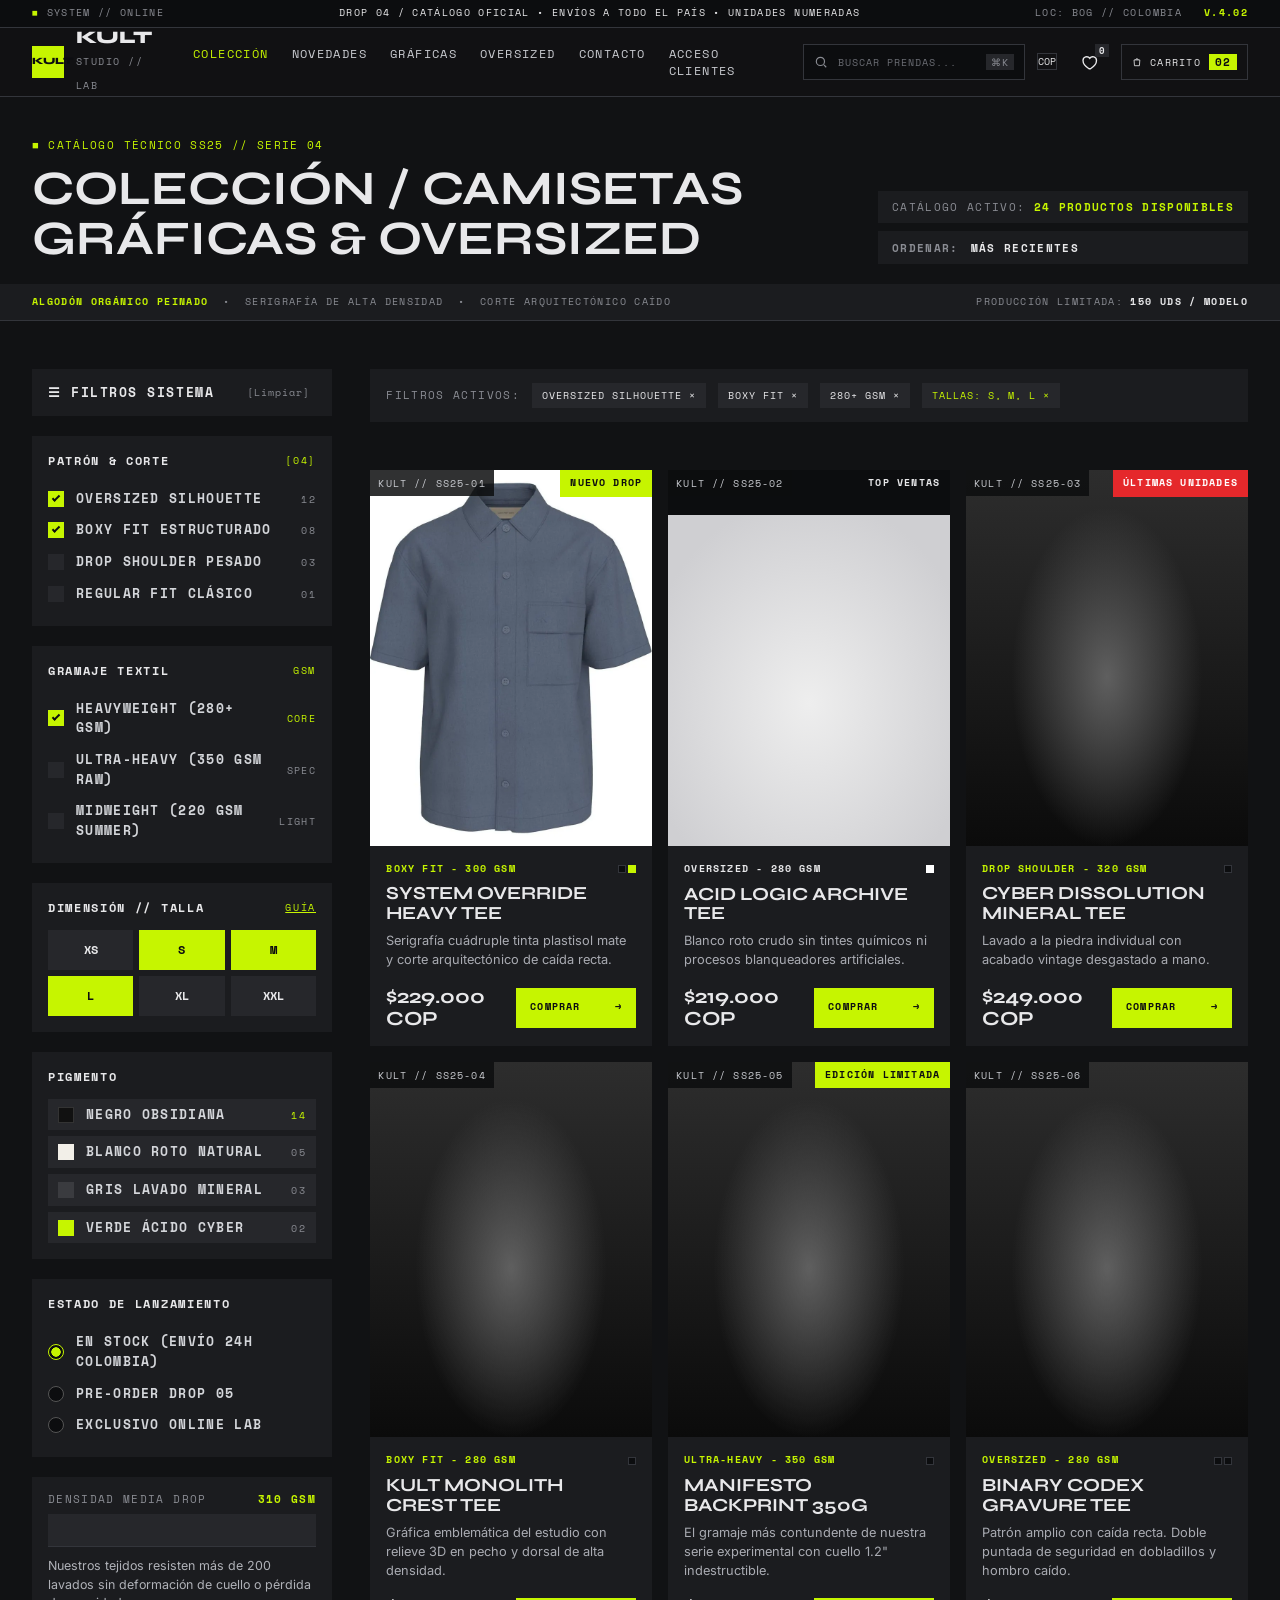
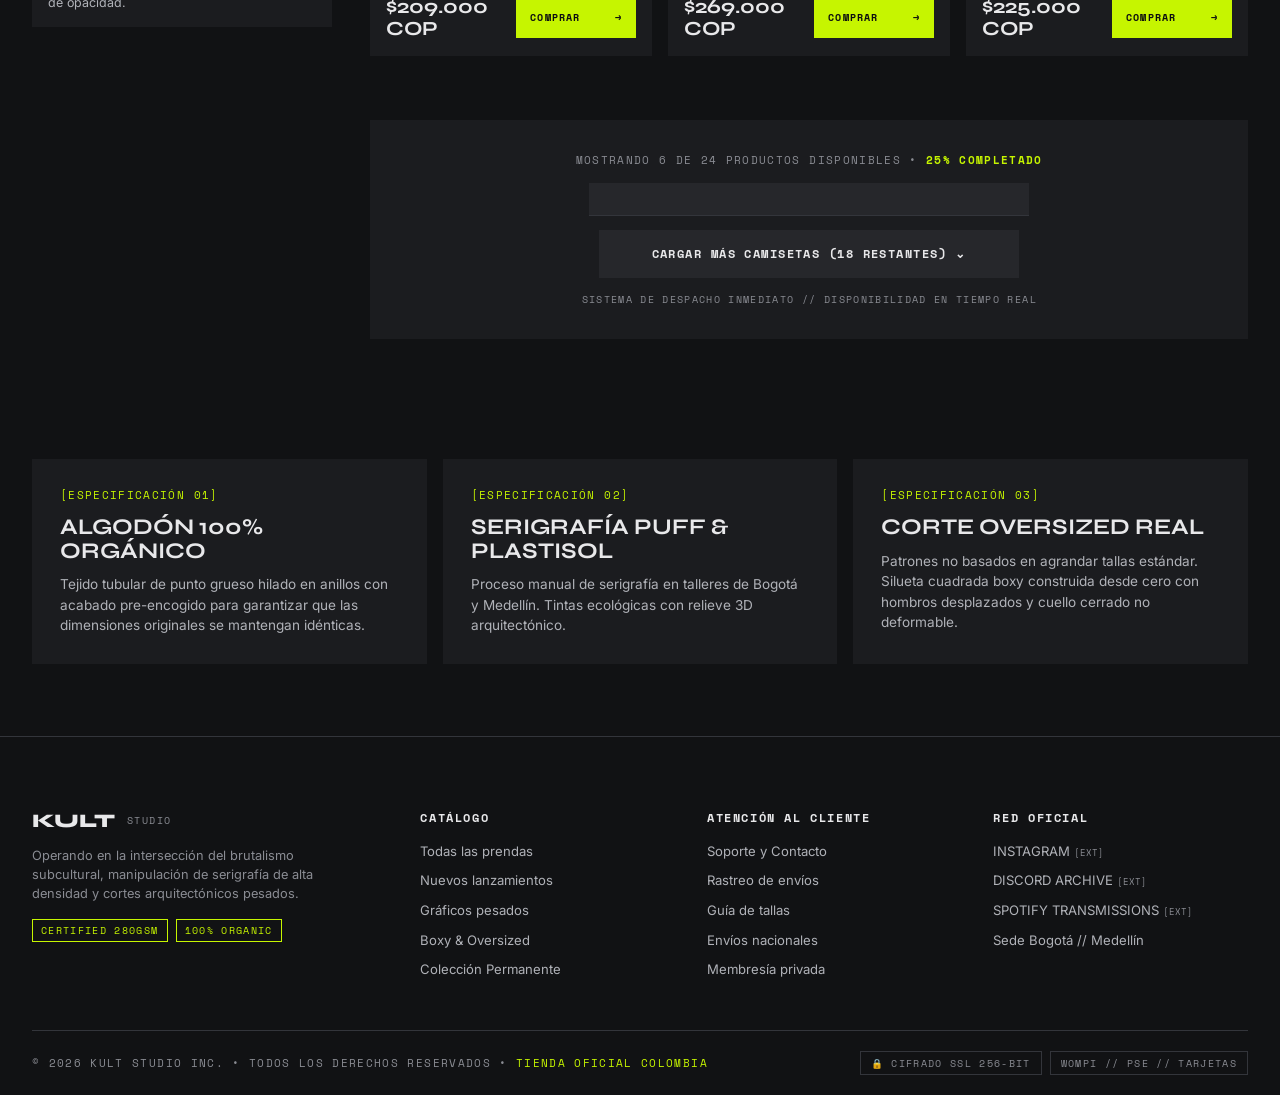
==== coleccion.html @ da37745b "feat: inicializa proyecto base del ecommerce" ====
<!DOCTYPE html>
<html lang="es">

<head>
  <meta charset="UTF-8">
  <meta name="viewport" content="width=device-width, initial-scale=1">
  <title>Colección · Camisetas Gráficas &amp; Oversized · KULT STUDIO</title>
  <meta name="description"
    content="Catálogo técnico SS25 Serie 04 de KULT STUDIO. Algodón orgánico 280-350 GSM, siluetas oversized y boxy fit con envíos en Colombia.">

  <!-- Estilos modulares -->
  <link rel="stylesheet" href="css/base.css">
  <link rel="stylesheet" href="css/layout.css">
  <link rel="stylesheet" href="css/components.css">
  <link rel="stylesheet" href="css/coleccion.css">

</head>

<body>

  <!-- Barra superior informativa -->
  <div class="ticker mono">
    <div class="wrap">
      <span><b>■</b> System // Online</span>
      <span class="mid">Drop 04 / Catálogo oficial • Envíos a todo el país • Unidades numeradas</span>
      <span class="loc">Loc: BOG // Colombia &nbsp; <b>V.4.02</b></span>
    </div>
  </div>

  <!-- Cabecera y Navegación Principal -->
  <header class="site">
    <div class="wrap">
      <a class="brand" href="index.html">
        <span class="logo" aria-hidden="true">KULT</span>
        <span><b>KULT</b><small>Studio // Lab</small></span>
      </a>

      <nav class="main" id="nav" aria-label="Navegación principal">
        <a href="coleccion.html" class="on" aria-current="page">Colección</a>
        <a href="index.html#piezas">Novedades</a>
        <a href="coleccion.html">Gráficas</a>
        <a href="index.html#categorias">Oversized</a>
        <a href="contacto.html">Contacto</a>
        <a href="login.html">Acceso Clientes</a>
      </nav>

      <div class="tools">
        <label class="search">
          <svg width="14" height="14" viewBox="0 0 24 24" fill="none" stroke="currentColor" stroke-width="2"
            aria-hidden="true">
            <circle cx="11" cy="11" r="7" />
            <path d="M21 21l-4-4" />
          </svg>
          <input type="search" placeholder="Buscar prendas..." aria-label="Buscar">
          <kbd>⌘K</kbd>
        </label>

        <span class="cur">COP</span>

        <button class="icon-btn" aria-label="Favoritos">
          <svg width="18" height="18" viewBox="0 0 24 24" fill="none" stroke="currentColor" stroke-width="1.8">
            <path d="M12 21s-8-5-8-11a5 5 0 019-3 5 5 0 019 3c0 6-8 11-8 11z" />
          </svg>
          <i>0</i>
        </button>

        <a class="cart" href="#" aria-label="Carrito de compras">
          <svg width="14" height="14" viewBox="0 0 24 24" fill="none" stroke="currentColor" stroke-width="2"
            aria-hidden="true">
            <path d="M5 7h14l-1 14H6zM9 7a3 3 0 016 0" />
          </svg>
          <span class="mono" style="font-size:.65rem">Carrito</span>
          <b>02</b>
        </a>

        <button class="burger" id="burger" aria-label="Abrir menú" aria-expanded="false" aria-controls="nav">
          <svg width="18" height="18" viewBox="0 0 24 24" fill="none" stroke="currentColor" stroke-width="2">
            <path d="M3 6h18M3 12h18M3 18h18" />
          </svg>
        </button>
      </div>
    </div>
  </header>

  <!-- Encabezado de Página -->
  <section class="phead">
    <div class="wrap">
      <div class="row">
        <div>
          <p class="eyebrow mono">Catálogo técnico SS25 // Serie 04</p>
          <h1>Colección / Camisetas gráficas &amp; oversized</h1>
        </div>
        <div class="ctrl">
          <div class="mono">Catálogo activo: <b>24 productos disponibles</b></div>
          <label class="mono">Ordenar:
            <select aria-label="Ordenar productos">
              <option>Más recientes</option>
              <option>Precio: menor a mayor</option>
              <option>Precio: mayor a menor</option>
              <option>Más vendidos</option>
            </select>
          </label>
        </div>
      </div>
    </div>
    <div class="strip mono">
      <div class="wrap">
        <span><span class="a">Algodón orgánico peinado</span> &nbsp;•&nbsp; Serigrafía de alta densidad &nbsp;•&nbsp;
          Corte arquitectónico caído</span>
        <span>Producción limitada: <b>150 uds / modelo</b></span>
      </div>
    </div>
  </section>

  <!-- Contenedor Principal: Filtros + Catálogo -->
  <main class="wrap">
    <div class="layout">
      <!-- Filtros Laterales -->
      <aside class="filters" id="filters" aria-label="Filtros de catálogo">
        <div class="fh">
          <h2 class="mono">☰ Filtros sistema</h2>
          <button type="button" id="clear">[Limpiar]</button>
        </div>

        <div class="grp">
          <h3>Patrón &amp; corte <span>[04]</span></h3>
          <label class="opt"><input type="checkbox" checked>Oversized Silhouette<em>12</em></label>
          <label class="opt"><input type="checkbox" checked>Boxy Fit Estructurado<em>08</em></label>
          <label class="opt"><input type="checkbox">Drop Shoulder Pesado<em>03</em></label>
          <label class="opt"><input type="checkbox">Regular Fit Clásico<em>01</em></label>
        </div>

        <div class="grp">
          <h3>Gramaje textil <span>GSM</span></h3>
          <label class="opt"><input type="checkbox" checked>Heavyweight (280+ GSM)<em class="l">CORE</em></label>
          <label class="opt"><input type="checkbox">Ultra-Heavy (350 GSM Raw)<em>SPEC</em></label>
          <label class="opt"><input type="checkbox">Midweight (220 GSM Summer)<em>LIGHT</em></label>
        </div>

        <div class="grp">
          <h3>Dimensión // Talla <span style="text-decoration:underline">GUÍA</span></h3>
          <div class="sizes" id="sizes">
            <button type="button" aria-pressed="false">XS</button>
            <button type="button" aria-pressed="true">S</button>
            <button type="button" aria-pressed="true">M</button>
            <button type="button" aria-pressed="true">L</button>
            <button type="button" aria-pressed="false">XL</button>
            <button type="button" aria-pressed="false">XXL</button>
          </div>
        </div>

        <div class="grp">
          <h3>Pigmento</h3>
          <label class="opt pig"><i class="sw" style="background:#111;border:1px solid #333"></i>Negro Obsidiana<em
              class="l">14</em></label>
          <label class="opt pig"><i class="sw" style="background:#f2efe8"></i>Blanco Roto Natural<em>05</em></label>
          <label class="opt pig"><i class="sw" style="background:#3a3b3f"></i>Gris Lavado Mineral<em>03</em></label>
          <label class="opt pig"><i class="sw" style="background:var(--lime)"></i>Verde Ácido Cyber<em>02</em></label>
        </div>

        <div class="grp">
          <h3>Estado de lanzamiento</h3>
          <label class="opt"><input type="radio" name="est" checked>En Stock (Envío 24h Colombia)</label>
          <label class="opt"><input type="radio" name="est">Pre-order Drop 05</label>
          <label class="opt"><input type="radio" name="est">Exclusivo Online Lab</label>
        </div>

        <div class="dens">
          <div class="t mono"><span>Densidad media drop</span><b>310 GSM</b></div>
          <div class="bar"><i></i></div>
          <p>Nuestros tejidos resisten más de 200 lavados sin deformación de cuello o pérdida de opacidad.</p>
        </div>
      </aside>

      <!-- Grilla de Productos -->
      <div>
        <button class="fbtn" id="fbtn" aria-expanded="false" aria-controls="filters">
          <span>☰ Filtros sistema</span>
          <span id="fcount" style="color:var(--lime)">[04]</span>
        </button>

        <div class="active mono">
          <span>Filtros activos:</span>
          <button type="button">Oversized Silhouette ×</button>
          <button type="button">Boxy Fit ×</button>
          <button type="button">280+ GSM ×</button>
          <button type="button" class="l">Tallas: S, M, L ×</button>
        </div>

        <div class="grid" id="grid">
          <!-- Card 1 con imagen de catálogo -->
          <article class="card">
            <div class="img">
              <img src="img/img1.webp" alt="Camiseta System Override Heavy Tee" loading="lazy">
              <span class="code mono">KULT // SS25-01</span>
              <span class="bdg mono">Nuevo drop</span>
            </div>
            <div class="body">
              <div class="meta mono"><b>Boxy Fit - 300 GSM</b><span><i></i><i class="w"></i></span></div>
              <h3>System Override Heavy Tee</h3>
              <p>Serigrafía cuádruple tinta plastisol mate y corte arquitectónico de caída recta.</p>
              <div class="buy">
                <strong>$229.000<br>COP</strong>
                <a class="btn lime" href="#">Comprar <span>→</span></a>
              </div>
            </div>
          </article>

          <!-- Card 2 -->
          <article class="card">
            <div class="img white">
              <div class="ph" role="img" aria-label="Camiseta blanca Acid Logic"></div>
              <span class="code mono">KULT // SS25-02</span>
              <span class="bdg d mono">Top ventas</span>
            </div>
            <div class="body">
              <div class="meta mono"><b style="color:var(--text)">Oversized - 280 GSM</b><span><i class="w"
                    style="background:#fff;border-color:#fff"></i></span></div>
              <h3>Acid Logic Archive Tee</h3>
              <p>Blanco roto crudo sin tintes químicos ni procesos blanqueadores artificiales.</p>
              <div class="buy">
                <strong>$219.000<br>COP</strong>
                <a class="btn lime" href="#">Comprar <span>→</span></a>
              </div>
            </div>
          </article>

          <!-- Card 3 -->
          <article class="card">
            <div class="img">
              <div class="ph" role="img" aria-label="Modelo con camiseta gris mineral"></div>
              <span class="code mono">KULT // SS25-03</span>
              <span class="bdg r mono">Últimas unidades</span>
            </div>
            <div class="body">
              <div class="meta mono"><b>Drop Shoulder - 320 GSM</b><span><i></i></span></div>
              <h3>Cyber Dissolution Mineral Tee</h3>
              <p>Lavado a la piedra individual con acabado vintage desgastado a mano.</p>
              <div class="buy">
                <strong>$249.000<br>COP</strong>
                <a class="btn lime" href="#">Comprar <span>→</span></a>
              </div>
            </div>
          </article>

          <!-- Card 4 -->
          <article class="card">
            <div class="img">
              <div class="ph" role="img" aria-label="Modelo con camiseta verde ácido"></div>
              <span class="code mono">KULT // SS25-04</span>
            </div>
            <div class="body">
              <div class="meta mono"><b>Boxy Fit - 280 GSM</b><span><i></i></span></div>
              <h3>KULT Monolith Crest Tee</h3>
              <p>Gráfica emblemática del estudio con relieve 3D en pecho y dorsal de alta densidad.</p>
              <div class="buy">
                <strong>$209.000<br>COP</strong>
                <a class="btn lime" href="#">Comprar <span>→</span></a>
              </div>
            </div>
          </article>

          <!-- Card 5 -->
          <article class="card">
            <div class="img">
              <div class="ph" role="img" aria-label="Modelo con backprint técnico"></div>
              <span class="code mono">KULT // SS25-05</span>
              <span class="bdg mono">Edición limitada</span>
            </div>
            <div class="body">
              <div class="meta mono"><b>Ultra-Heavy - 350 GSM</b><span><i></i></span></div>
              <h3>Manifesto Backprint 350G</h3>
              <p>El gramaje más contundente de nuestra serie experimental con cuello 1.2" indestructible.</p>
              <div class="buy">
                <strong>$269.000<br>COP</strong>
                <a class="btn lime" href="#">Comprar <span>→</span></a>
              </div>
            </div>
          </article>

          <!-- Card 6 -->
          <article class="card">
            <div class="img">
              <div class="ph" role="img" aria-label="Modelo con camiseta Binary Codex"></div>
              <span class="code mono">KULT // SS25-06</span>
            </div>
            <div class="body">
              <div class="meta mono"><b>Oversized - 280 GSM</b><span><i></i><i></i></span></div>
              <h3>Binary Codex Gravure Tee</h3>
              <p>Patrón amplio con caída recta. Doble puntada de seguridad en dobladillos y hombro caído.</p>
              <div class="buy">
                <strong>$225.000<br>COP</strong>
                <a class="btn lime" href="#">Comprar <span>→</span></a>
              </div>
            </div>
          </article>
        </div>

        <!-- Barra de Progreso y Paginación -->
        <div class="more mono">
          <span>Mostrando 6 de 24 productos disponibles • <b>25% completado</b></span>
          <div class="bar"><i></i></div>
          <button class="btn dark" type="button">Cargar más camisetas (18 restantes) ⌄</button>
          <span style="font-size:.6rem">Sistema de despacho inmediato // Disponibilidad en tiempo real</span>
        </div>
      </div>
    </div>
  </main>

  <!-- Especificaciones Técnicas -->
  <div class="wrap">
    <div class="specs">
      <article class="spec">
        <small class="mono">[Especificación 01]</small>
        <h3>Algodón 100% orgánico</h3>
        <p>Tejido tubular de punto grueso hilado en anillos con acabado pre-encogido para garantizar que las dimensiones
          originales se mantengan idénticas.</p>
      </article>

      <article class="spec">
        <small class="mono">[Especificación 02]</small>
        <h3>Serigrafía puff &amp; plastisol</h3>
        <p>Proceso manual de serigrafía en talleres de Bogotá y Medellín. Tintas ecológicas con relieve 3D
          arquitectónico.</p>
      </article>

      <article class="spec">
        <small class="mono">[Especificación 03]</small>
        <h3>Corte oversized real</h3>
        <p>Patrones no basados en agrandar tallas estándar. Silueta cuadrada boxy construida desde cero con hombros
          desplazados y cuello cerrado no deformable.</p>
      </article>
    </div>
  </div>

  <!-- Footer General -->
  <footer class="site">
    <div class="wrap">
      <div class="fgrid">
        <div>
          <a class="brand" href="index.html">
            <b style="font:800 1.2rem var(--display)">KULT</b>
            <small>Studio</small>
          </a>
          <p>Operando en la intersección del brutalismo subcultural, manipulación de serigrafía de alta densidad y
            cortes arquitectónicos pesados.</p>
          <div class="chips mono">
            <span>Certified 280GSM</span>
            <span>100% Organic</span>
          </div>
        </div>

        <div>
          <h4>Catálogo</h4>
          <ul>
            <li><a href="coleccion.html">Todas las prendas</a></li>
            <li><a href="index.html#piezas">Nuevos lanzamientos</a></li>
            <li><a href="coleccion.html">Gráficos pesados</a></li>
            <li><a href="index.html#categorias">Boxy &amp; Oversized</a></li>
            <li><a href="coleccion.html">Colección Permanente</a></li>
          </ul>
        </div>

        <div>
          <h4>Atención al Cliente</h4>
          <ul>
            <li><a href="contacto.html">Soporte y Contacto</a></li>
            <li><a href="login.html">Rastreo de envíos</a></li>
            <li><a href="coleccion.html">Guía de tallas</a></li>
            <li><a href="contacto.html">Envíos nacionales</a></li>
            <li><a href="registro.html">Membresía privada</a></li>
          </ul>
        </div>

        <div>
          <h4>Red Oficial</h4>
          <ul>
            <li><a href="#">INSTAGRAM <span>[EXT]</span></a></li>
            <li><a href="#">DISCORD ARCHIVE <span>[EXT]</span></a></li>
            <li><a href="#">SPOTIFY TRANSMISSIONS <span>[EXT]</span></a></li>
            <li><a href="contacto.html">Sede Bogotá // Medellín</a></li>
          </ul>
        </div>
      </div>

      <div class="fbot mono">
        <span class="l">© 2026 KULT STUDIO Inc. • Todos los derechos reservados • <b>Tienda oficial Colombia</b></span>
        <span class="pay">
          <span>🔒 Cifrado SSL 256-bit</span>
          <span>Wompi // PSE // Tarjetas</span>
        </span>
      </div>
    </div>
  </footer>

</body>

</html>
---- css/base.css ----
/* ==========================================================================
   KULT STUDIO · DESIGN TOKENS & BASE CSS
   ========================================================================== */

@import url('https://fonts.googleapis.com/css2?family=Syne:wght@600;700;800&family=Space+Mono:wght@400;700&family=Inter:wght@400;500&display=swap');

:root {
  /* Paleta cromática */
  --bg: #111214;
  --panel: #1b1c1f;
  --field: #26272b;
  --deep: #0c0d0f;
  --input: #0c0d0f;
  --line: #33353b;
  --line-alt: #3a3c42;
  --text: #e8e8ea;
  --muted: #8a8c93;
  --lime: #c6f500;
  --lime-ink: #0c0d10;
  --ink: #0c0d10;
  --red: #e5282b;

  /* Tipografías */
  --display: 'Syne', system-ui, sans-serif;
  --mono: 'Space Mono', ui-monospace, monospace;
  --body: 'Inter', system-ui, sans-serif;

  /* Dimensionamiento y layout */
  --gap: clamp(16px, 2.5vw, 32px);
  --max: 1360px;
}

/* Reset universal */
*, *::before, *::after {
  box-sizing: border-box;
  margin: 0;
}

html {
  -webkit-text-size-adjust: 100%;
  scroll-behavior: smooth;
}

body {
  background: var(--bg);
  color: var(--text);
  font-family: var(--body);
  line-height: 1.5;
  overflow-x: hidden;
  min-height: 100vh;
}

img, svg {
  display: block;
  max-width: 100%;
}

a {
  color: inherit;
  text-decoration: none;
}

button {
  font: inherit;
  color: inherit;
  cursor: pointer;
}

ul {
  list-style: none;
  padding: 0;
}

:focus-visible {
  outline: 2px solid var(--lime);
  outline-offset: 2px;
}

/* Utilidades globales */
.mono {
  font-family: var(--mono);
  text-transform: uppercase;
  letter-spacing: .12em;
  font-size: .7rem;
}

.wrap {
  max-width: var(--max);
  margin: 0 auto;
  padding-inline: var(--gap);
}

h1, h2, h3, h4 {
  font-family: var(--display);
  text-transform: uppercase;
  line-height: 1.05;
}

h2 {
  font-size: clamp(1.8rem, 4.4vw, 3.2rem);
  font-weight: 700;
}

.ph {
  background: radial-gradient(45% 60% at 50% 55%, #5d5f66, transparent 75%), linear-gradient(180deg, #2c2d31, #0b0b0d);
  filter: grayscale(1);
}

@media (prefers-reduced-motion: reduce) {
  * {
    animation: none !important;
    transition: none !important;
    scroll-behavior: auto !important;
  }
}
---- css/layout.css ----
/* ==========================================================================
   KULT STUDIO · ESTRUCTURA & LAYOUT GLOBAL
   ========================================================================== */

/* Barra superior de anuncios (Ticker) */
.ticker {
  background: var(--deep);
  border-bottom: 1px solid var(--line);
  color: var(--muted);
  padding: 6px 0;
}

.ticker .wrap {
  display: flex;
  justify-content: space-between;
  gap: 16px;
  font-size: .62rem;
}

.ticker b {
  color: var(--lime);
}

.ticker .mid {
  color: var(--text);
}

/* Cabecera Principal */
header.site {
  position: sticky;
  top: 0;
  z-index: 50;
  background: rgba(17, 18, 20, .94);
  backdrop-filter: blur(8px);
  border-bottom: 1px solid var(--line);
}

header.site .wrap {
  display: flex;
  align-items: center;
  gap: 24px;
  min-height: 68px;
}

.brand {
  display: flex;
  align-items: center;
  gap: 12px;
}

.logo {
  width: 32px;
  height: 32px;
  background: var(--lime);
  color: var(--ink);
  font: 800 .6rem/1 var(--display);
  display: grid;
  place-items: center;
}

.brand b {
  font: 800 1.1rem/1 var(--display);
  display: block;
}

.brand small {
  color: var(--muted);
  font: .6rem var(--mono);
  letter-spacing: .15em;
  text-transform: uppercase;
}

nav.main {
  display: flex;
  gap: clamp(12px, 1.8vw, 26px);
  font: .72rem var(--mono);
  letter-spacing: .12em;
  text-transform: uppercase;
}

nav.main a {
  padding: 8px 0;
  color: #c9cbd0;
  transition: color .15s;
}

nav.main a:hover,
nav.main a.on {
  color: var(--lime);
}

.tools {
  margin-left: auto;
  display: flex;
  align-items: center;
  gap: 12px;
}

.search {
  display: flex;
  align-items: center;
  gap: 8px;
  border: 1px solid var(--line);
  background: var(--deep);
  padding: 0 10px;
  min-height: 36px;
  width: clamp(160px, 18vw, 260px);
  color: var(--muted);
}

.search input {
  flex: 1;
  min-width: 0;
  background: none;
  border: 0;
  color: var(--text);
  font: .65rem var(--mono);
  letter-spacing: .1em;
  text-transform: uppercase;
}

.search input:focus {
  outline: none;
}

.search kbd {
  font: .6rem var(--mono);
  background: var(--field);
  padding: 1px 5px;
}

.cur {
  display: flex;
  border: 1px solid var(--line);
  font: .62rem var(--mono);
}

.cur span {
  padding: 5px 8px;
  color: var(--muted);
}

.cur .on {
  background: var(--lime);
  color: var(--ink);
  font-weight: 700;
}

.icon-btn {
  position: relative;
  background: none;
  border: 0;
  min-width: 40px;
  min-height: 40px;
  display: grid;
  place-items: center;
}

.icon-btn i {
  position: absolute;
  top: 2px;
  right: 0;
  font: 700 .55rem var(--mono);
  font-style: normal;
  background: var(--field);
  padding: 0 4px;
}

.cart {
  display: flex;
  align-items: center;
  gap: 8px;
  border: 1px solid var(--line);
  padding: 0 10px;
  min-height: 36px;
  font: .68rem var(--mono);
  letter-spacing: .1em;
}

.cart b {
  background: var(--lime);
  color: var(--ink);
  padding: 0 6px;
}

.burger {
  display: none;
  background: none;
  border: 1px solid var(--line);
  width: 40px;
  height: 40px;
  place-items: center;
}

/* Barra superior alternativa (Auth / Soporte) */
.bar {
  display: flex;
  align-items: center;
  justify-content: space-between;
  gap: 12px;
  flex-wrap: wrap;
  padding: 16px var(--gap);
  border-bottom: 1px solid var(--line);
  background: var(--bg);
}

.bar nav {
  display: flex;
  align-items: center;
  gap: 20px;
  flex-wrap: wrap;
}

.bar a.back {
  color: var(--lime);
}

/* Pie de página principal */
footer.site {
  padding-top: clamp(40px, 6vw, 72px);
  background: var(--bg);
  border-top: 1px solid var(--line);
}

.fgrid {
  display: grid;
  grid-template-columns: 1.4fr repeat(3, 1fr);
  gap: 32px;
  padding-bottom: 40px;
}

.fgrid p {
  color: var(--muted);
  font-size: .8rem;
  max-width: 38ch;
  margin: 14px 0 16px;
}

.chips {
  display: flex;
  gap: 8px;
  flex-wrap: wrap;
}

.chips span {
  border: 1px solid var(--lime);
  color: var(--lime);
  padding: 3px 8px;
  font-size: .6rem;
}

.fgrid h4 {
  font: 700 .72rem var(--mono);
  letter-spacing: .14em;
  text-transform: uppercase;
  margin-bottom: 16px;
}

.fgrid li {
  margin-bottom: 10px;
  font-size: .82rem;
  color: #b0b2b8;
  display: flex;
  justify-content: space-between;
  gap: 8px;
}

.fgrid li a:hover {
  color: var(--lime);
}

.fgrid li span {
  font: .58rem var(--mono);
  color: var(--muted);
}

.fbot {
  border-top: 1px solid var(--line);
  padding-block: 20px;
  display: flex;
  justify-content: space-between;
  gap: 12px 24px;
  flex-wrap: wrap;
  color: var(--muted);
  align-items: center;
}

.fbot .l b {
  color: var(--lime);
  font-weight: 400;
}

.fbot .pay {
  display: flex;
  gap: 8px;
  flex-wrap: wrap;
}

.fbot .pay span {
  border: 1px solid var(--line);
  padding: 4px 10px;
  font-size: .6rem;
}

/* Pie de página minimalista (Auth) */
footer.auth-foot {
  display: flex;
  justify-content: space-between;
  gap: 10px;
  flex-wrap: wrap;
  padding: 20px var(--gap);
  border-top: 1px solid var(--line);
  color: var(--muted);
  background: var(--bg);
}

footer.auth-foot .ok {
  color: var(--lime);
  font-weight: 700;
}

/* Responsividad global del layout */
@media (max-width: 1180px) {
  .search {
    display: none;
  }
  .fgrid {
    grid-template-columns: 1fr 1fr;
  }
}

@media (max-width: 960px) {
  .burger {
    display: grid;
  }
  nav.main {
    position: absolute;
    top: 100%;
    left: 0;
    right: 0;
    background: var(--bg);
    border-bottom: 1px solid var(--line);
    flex-direction: column;
    gap: 0;
    padding: 8px var(--gap) 16px;
    display: none;
  }
  nav.main.open {
    display: flex;
  }
  nav.main a {
    padding: 14px 0;
    border-bottom: 1px solid var(--line);
  }
  .tools {
    gap: 6px;
  }
  .ticker .mid {
    display: none;
  }
}

@media (max-width: 640px) {
  .fgrid {
    grid-template-columns: 1fr;
  }
  .fbot {
    flex-direction: column;
    align-items: flex-start;
  }
  .ticker .wrap {
    justify-content: space-between;
  }
  .ticker .loc {
    display: none;
  }
  .cur {
    display: none;
  }
  .bar nav {
    width: 100%;
    justify-content: space-between;
  }
  footer.auth-foot {
    flex-direction: column;
  }
}
---- css/components.css ----
/* ==========================================================================
   KULT STUDIO · COMPONENTES REUTILIZABLES
   ========================================================================== */

/* Botones principales */
.btn {
  display: inline-flex;
  align-items: center;
  justify-content: center;
  gap: 10px;
  min-height: 48px;
  padding: 12px 24px;
  font-family: var(--mono);
  font-weight: 700;
  font-size: .75rem;
  letter-spacing: .12em;
  text-transform: uppercase;
  border: 0;
  transition: filter .15s, background .15s, transform .1s;
}

.btn.lime {
  background: var(--lime);
  color: var(--ink);
}

.btn.lime:hover {
  filter: brightness(1.08);
}

.btn.dark {
  background: var(--field);
  color: var(--text);
}

.btn.dark:hover {
  background: #34363b;
}

.cta {
  width: 100%;
  min-height: 56px;
  background: var(--lime);
  color: var(--lime-ink);
  border: 0;
  font-family: var(--mono);
  font-weight: 700;
  font-size: .85rem;
  letter-spacing: .14em;
  text-transform: uppercase;
  cursor: pointer;
  display: flex;
  align-items: center;
  justify-content: center;
  gap: 10px;
  padding: 14px;
  text-align: center;
  transition: filter .15s, transform .1s;
}

.cta:hover {
  filter: brightness(1.08);
}

.cta:active {
  transform: translateY(1px);
}

.cta[disabled] {
  opacity: .6;
  cursor: progress;
}

/* Badges y Tags */
.tag {
  display: inline-block;
  background: var(--field);
  color: var(--lime);
  padding: 5px 10px;
}

.tag::before {
  content: "";
  display: inline-block;
  width: 8px;
  height: 8px;
  background: var(--lime);
  margin-right: 8px;
}

.eyebrow {
  color: var(--lime);
  margin-bottom: 12px;
}

.proto {
  margin-bottom: 12px;
  font-family: var(--mono);
  font-weight: 700;
  font-size: .8rem;
  letter-spacing: .1em;
  text-transform: uppercase;
}

.proto b {
  color: var(--lime);
}

/* Campos de Formulario */
.f {
  display: flex;
  flex-direction: column;
  gap: 8px;
  min-width: 0;
}

.lrow {
  display: flex;
  justify-content: space-between;
  align-items: baseline;
  gap: 4px 12px;
  flex-wrap: wrap;
}

label, .lbl {
  font-family: var(--mono);
  font-weight: 700;
  font-size: .75rem;
  letter-spacing: .1em;
  text-transform: uppercase;
  color: #b0b2b8;
}

label em, .lbl em {
  color: var(--lime);
  font-style: normal;
}

.lrow small {
  font-family: var(--mono);
  font-size: .7rem;
  letter-spacing: .08em;
  text-transform: uppercase;
  color: var(--muted);
}

.field {
  position: relative;
  display: flex;
  align-items: center;
  background: var(--input);
  border: 1px solid var(--line);
  transition: border-color .15s;
}

.field:hover {
  border-color: #5a5d66;
}

.field:focus-within {
  border-color: var(--lime);
  box-shadow: 0 0 0 1px var(--lime);
}

.field>svg {
  position: absolute;
  left: 14px;
  color: var(--muted);
  pointer-events: none;
}

.field input {
  width: 100%;
  min-height: 48px;
  background: transparent;
  border: 0;
  color: var(--text);
  font: 400 .9rem var(--mono);
  letter-spacing: .06em;
  padding: 12px 14px 12px 44px;
  border-radius: 0;
}

.field input:focus {
  outline: none;
}

.field input::placeholder {
  color: #5f6168;
}

.field.err {
  border-color: #ff5a5a;
}

/* Input nativos con clase genérica o estándar */
input[type=text],
input[type=email],
input[type=tel],
input[type=password],
select,
textarea {
  width: 100%;
  background: transparent;
  border: 1px solid var(--line);
  color: var(--text);
  font: inherit;
  font-size: .95rem;
  padding: 12px 14px;
  min-height: 48px;
  border-radius: 0;
  transition: border-color .15s;
}

input::placeholder,
textarea::placeholder {
  color: #6b6d74;
}

input:hover,
select:hover,
textarea:hover {
  border-color: #5a5d66;
}

input:focus,
select:focus,
textarea:focus {
  border-color: var(--lime);
  outline: none;
  box-shadow: 0 0 0 1px var(--lime);
}

/* Checkbox personalizado */
.check {
  display: flex;
  align-items: flex-start;
  gap: 12px;
  cursor: pointer;
  color: #c9cbd0;
}

.check input {
  appearance: none;
  flex: none;
  width: 20px;
  height: 20px;
  border: 1px solid var(--line);
  background: var(--field);
  margin-top: 2px;
  cursor: pointer;
  display: grid;
  place-items: center;
}

.check input:checked {
  background: var(--lime);
  border-color: var(--lime);
}

.check input:checked::after {
  content: "";
  width: 9px;
  height: 5px;
  border: 2px solid var(--lime-ink);
  border-top: 0;
  border-right: 0;
  transform: rotate(-45deg) translate(1px, -1px);
}

/* Divisor O */
.or {
  display: flex;
  align-items: center;
  gap: 16px;
  color: var(--muted);
  white-space: nowrap;
}

.or::before,
.or::after {
  content: "";
  flex: 1;
  height: 1px;
  background: var(--line);
}

/* Botones sociales OAuth */
.social {
  display: grid;
  grid-template-columns: 1fr 1fr;
  gap: 16px;
}

.social button {
  display: flex;
  align-items: center;
  justify-content: center;
  gap: 10px;
  min-height: 48px;
  background: var(--field);
  color: var(--text);
  border: 0;
  font-family: var(--mono);
  font-size: .72rem;
  letter-spacing: .1em;
  text-transform: uppercase;
  cursor: pointer;
  padding: 10px;
  transition: background .15s;
}

.social button:hover {
  background: #303136;
}

/* Feedback y mensajes */
.msg {
  font-family: var(--mono);
  font-size: .7rem;
  letter-spacing: .06em;
  min-height: 1.2em;
}

.msg.err {
  color: #ff7a7a;
}

.ok-box {
  display: none;
  background: var(--field);
  border-left: 3px solid var(--lime);
  padding: 14px 16px;
  font-size: .9rem;
  color: #c9cbd0;
}

.ok-box.show {
  display: block;
}
---- css/coleccion.css ----
/* ==========================================================================
   KULT STUDIO · ESTILOS DEL CATÁLOGO & COLECCIÓN
   ========================================================================== */

/* Cabecera de Página */
.phead {
  padding-top: clamp(24px, 4vw, 40px);
  border-bottom: 1px solid var(--line);
}

.phead .row {
  display: flex;
  justify-content: space-between;
  align-items: flex-end;
  gap: 20px 32px;
  flex-wrap: wrap;
  padding-bottom: 20px;
}

.phead .eyebrow {
  color: var(--lime);
  margin-bottom: 10px;
}

.phead .eyebrow::before {
  content: "■ ";
}

.phead h1 {
  font-size: clamp(1.8rem, 4.2vw, 3rem);
  font-weight: 700;
  max-width: 22ch;
}

.ctrl {
  display: flex;
  flex-direction: column;
  gap: 8px;
  min-width: min(100%, 360px);
}

.ctrl>div {
  background: var(--panel);
  padding: 8px 14px;
  color: var(--muted);
}

.ctrl b {
  color: var(--lime);
}

.ctrl label {
  display: flex;
  align-items: center;
  justify-content: space-between;
  gap: 12px;
  background: var(--panel);
  padding: 8px 14px;
  color: var(--muted);
}

.ctrl select {
  flex: 1;
  appearance: none;
  background: none;
  border: 0;
  color: var(--text);
  font: 700 .7rem var(--mono);
  letter-spacing: .12em;
  text-transform: uppercase;
  min-height: auto;
  padding: 0;
}

.ctrl select option {
  background: var(--panel);
}

.strip {
  background: var(--panel);
  padding: 10px 0;
  color: var(--muted);
}

.strip .wrap {
  display: flex;
  justify-content: space-between;
  gap: 8px 24px;
  flex-wrap: wrap;
  font-size: .64rem;
}

.strip .a {
  color: var(--lime);
  font-weight: 700;
}

.strip b {
  color: var(--text);
}

/* Layout de Catálogo (Filtros + Grilla) */
.layout {
  display: grid;
  grid-template-columns: 300px minmax(0, 1fr);
  gap: clamp(20px, 3vw, 48px);
  padding-block: clamp(24px, 4vw, 48px);
}

.fbtn {
  display: none;
}

aside.filters {
  display: flex;
  flex-direction: column;
  gap: 20px;
}

.fh {
  display: flex;
  justify-content: space-between;
  align-items: center;
  background: var(--panel);
  padding: 14px 16px;
}

.fh h2 {
  font: 700 .8rem var(--mono);
  letter-spacing: .12em;
}

.fh button {
  background: none;
  border: 0;
  color: var(--muted);
  font: .65rem var(--mono);
  letter-spacing: .1em;
}

.grp {
  background: var(--panel);
  padding: 16px;
}

.grp>h3 {
  display: flex;
  justify-content: space-between;
  font: 700 .75rem var(--mono);
  letter-spacing: .14em;
  margin-bottom: 14px;
}

.grp>h3 span {
  color: var(--lime);
  font-weight: 400;
  font-size: .65rem;
}

.opt {
  display: flex;
  align-items: center;
  gap: 12px;
  padding: 6px 0;
  font-size: .82rem;
  color: #d4d6da;
  cursor: pointer;
}

.opt input {
  appearance: none;
  flex: none;
  width: 16px;
  height: 16px;
  border: 0;
  background: var(--field);
  display: grid;
  place-items: center;
  cursor: pointer;
  margin: 0;
  min-height: auto;
  padding: 0;
}

.opt input[type=radio] {
  border-radius: 50%;
  background: var(--deep);
  border: 1px solid #555;
}

.opt input:checked {
  background: var(--lime);
}

.opt input[type=checkbox]:checked::after {
  content: "";
  width: 8px;
  height: 4px;
  border: 2px solid var(--ink);
  border-top: 0;
  border-right: 0;
  transform: rotate(-45deg) translate(1px, -1px);
}

.opt input[type=radio]:checked {
  border-color: var(--lime);
  background: radial-gradient(var(--lime) 45%, var(--deep) 50%);
}

.opt em {
  margin-left: auto;
  font: .65rem var(--mono);
  color: var(--muted);
  font-style: normal;
  text-align: right;
}

.opt em.l {
  color: var(--lime);
}

.sizes {
  display: grid;
  grid-template-columns: repeat(3, 1fr);
  gap: 6px;
}

.sizes button {
  min-height: 40px;
  background: var(--field);
  border: 0;
  font: 700 .72rem var(--mono);
  color: var(--text);
  transition: background .15s, color .15s;
}

.sizes button[aria-pressed=true] {
  background: var(--lime);
  color: var(--ink);
}

.sw {
  display: inline-block;
  width: 16px;
  height: 16px;
  flex: none;
}

.pig {
  background: var(--field);
  padding: 6px 10px;
  margin-bottom: 6px;
}

.pig:last-child {
  margin-bottom: 0;
}

aside.filters .dens {
  background: var(--panel);
  padding: 14px 16px;
  display: block;
}

aside.filters .dens .t {
  display: flex;
  justify-content: space-between;
  color: var(--muted);
}

aside.filters .dens .t b {
  color: var(--lime);
}

aside.filters .dens .bar {
  height: 4px;
  background: var(--field);
  margin: 6px 0 10px;
}

aside.filters .dens .bar i {
  display: block;
  width: 100%;
  height: 100%;
  background: var(--lime);
}

aside.filters .dens p {
  font-size: .78rem;
  color: #b0b2b8;
}

/* Filtros Activos */
.active {
  display: flex;
  align-items: center;
  gap: 8px 12px;
  flex-wrap: wrap;
  background: var(--panel);
  padding: 14px 16px;
  margin-bottom: clamp(20px, 4vw, 48px);
  color: var(--muted);
}

.active button {
  background: var(--field);
  border: 0;
  padding: 5px 10px;
  color: var(--text);
  font: .62rem var(--mono);
  letter-spacing: .1em;
  text-transform: uppercase;
}

.active button.l {
  color: var(--lime);
}

/* Grilla de Productos */
.grid {
  display: grid;
  grid-template-columns: repeat(3, minmax(0, 1fr));
  gap: 16px;
}

.card {
  background: var(--panel);
  display: flex;
  flex-direction: column;
}

.card .img {
  position: relative;
  aspect-ratio: 3/4;
  overflow: hidden;
  background: var(--deep);
}

.card .img .ph,
.card .img img {
  position: absolute;
  inset: 0;
  width: 100%;
  height: 100%;
  object-fit: cover;
}

.card .img.white .ph {
  inset: 12% 0 0;
  background: radial-gradient(60% 55% at 50% 50%, #eee, #cfcfd2);
  filter: none;
}

.card .code {
  position: absolute;
  top: 0;
  left: 0;
  background: rgba(12, 13, 15, .85);
  padding: 6px 8px;
  color: #c9cbd0;
  font-size: .6rem;
  z-index: 2;
}

.card .bdg {
  position: absolute;
  top: 0;
  right: 0;
  padding: 6px 10px;
  font-size: .62rem;
  font-weight: 700;
  background: var(--lime);
  color: var(--ink);
  z-index: 2;
}

.card .bdg.d {
  background: var(--deep);
  color: var(--text);
}

.card .bdg.r {
  background: var(--red);
  color: #fff;
}

.card .body {
  padding: 16px;
  display: flex;
  flex-direction: column;
  gap: 8px;
  flex: 1;
}

.card .meta {
  display: flex;
  justify-content: space-between;
  align-items: center;
  color: var(--lime);
  font-size: .62rem;
}

.card .meta span {
  display: flex;
  gap: 2px;
}

.card .meta i {
  width: 8px;
  height: 8px;
  background: var(--deep);
  border: 1px solid var(--line);
}

.card .meta i.w {
  background: var(--lime);
  border-color: var(--lime);
}

.card h3 {
  font-size: 1.15rem;
  font-weight: 700;
}

.card p {
  color: #a9abb2;
  font-size: .8rem;
}

.card .buy {
  margin-top: auto;
  padding-top: 8px;
  display: flex;
  justify-content: space-between;
  align-items: center;
  gap: 12px;
}

.card .buy strong {
  font: 700 1.25rem/1.1 var(--display);
}

.card .buy .btn {
  min-height: 40px;
  padding: 8px 14px;
  font-size: .62rem;
  text-align: left;
  line-height: 1.3;
  flex: none;
  width: 120px;
  justify-content: space-between;
}

/* Carga Adicional (More) */
.more {
  background: var(--panel);
  margin-top: clamp(24px, 5vw, 64px);
  padding: clamp(20px, 3vw, 32px);
  display: flex;
  flex-direction: column;
  align-items: center;
  gap: 14px;
  text-align: center;
  color: var(--muted);
}

.more b {
  color: var(--lime);
}

.more .bar {
  height: 4px;
  width: min(100%, 440px);
  background: var(--field);
}

.more .bar i {
  display: block;
  height: 100%;
  width: 25%;
  background: var(--lime);
}

.more .btn {
  width: min(100%, 420px);
}

.more .btn[disabled] {
  opacity: .5;
  cursor: default;
}

/* Especificaciones Técnicas */
.specs {
  display: grid;
  grid-template-columns: repeat(3, minmax(0, 1fr));
  gap: 16px;
  padding-block: clamp(32px, 6vw, 72px);
}

.spec {
  background: var(--panel);
  padding: clamp(18px, 2.5vw, 28px);
  display: flex;
  flex-direction: column;
  gap: 12px;
}

.spec small {
  color: var(--lime);
}

.spec h3 {
  font-size: 1.4rem;
  font-weight: 700;
}

.spec p {
  color: #b0b2b8;
  font-size: .85rem;
}

/* Responsividad de Catálogo */
@media (max-width: 1180px) {
  .grid {
    grid-template-columns: repeat(2, minmax(0, 1fr));
  }
}

@media (max-width: 960px) {
  .layout {
    grid-template-columns: 1fr;
  }
  .fbtn {
    display: flex;
    align-items: center;
    justify-content: space-between;
    width: 100%;
    min-height: 48px;
    background: var(--panel);
    border: 1px solid var(--line);
    padding: 0 16px;
    font: 700 .75rem var(--mono);
    letter-spacing: .12em;
    text-transform: uppercase;
    color: var(--text);
  }
  aside.filters {
    display: none;
    margin-top: 12px;
  }
  aside.filters.open {
    display: flex;
  }
  .specs {
    grid-template-columns: 1fr;
  }
}

@media (max-width: 640px) {
  .grid {
    gap: 10px;
  }
  .card .body {
    padding: 12px;
  }
  .card h3 {
    font-size: 1rem;
  }
  .card .buy {
    flex-direction: column;
    align-items: stretch;
  }
  .card .buy .btn {
    width: 100%;
  }
  .ctrl {
    min-width: 100%;
  }
}

@media (max-width: 440px) {
  .grid {
    grid-template-columns: 1fr;
  }
}
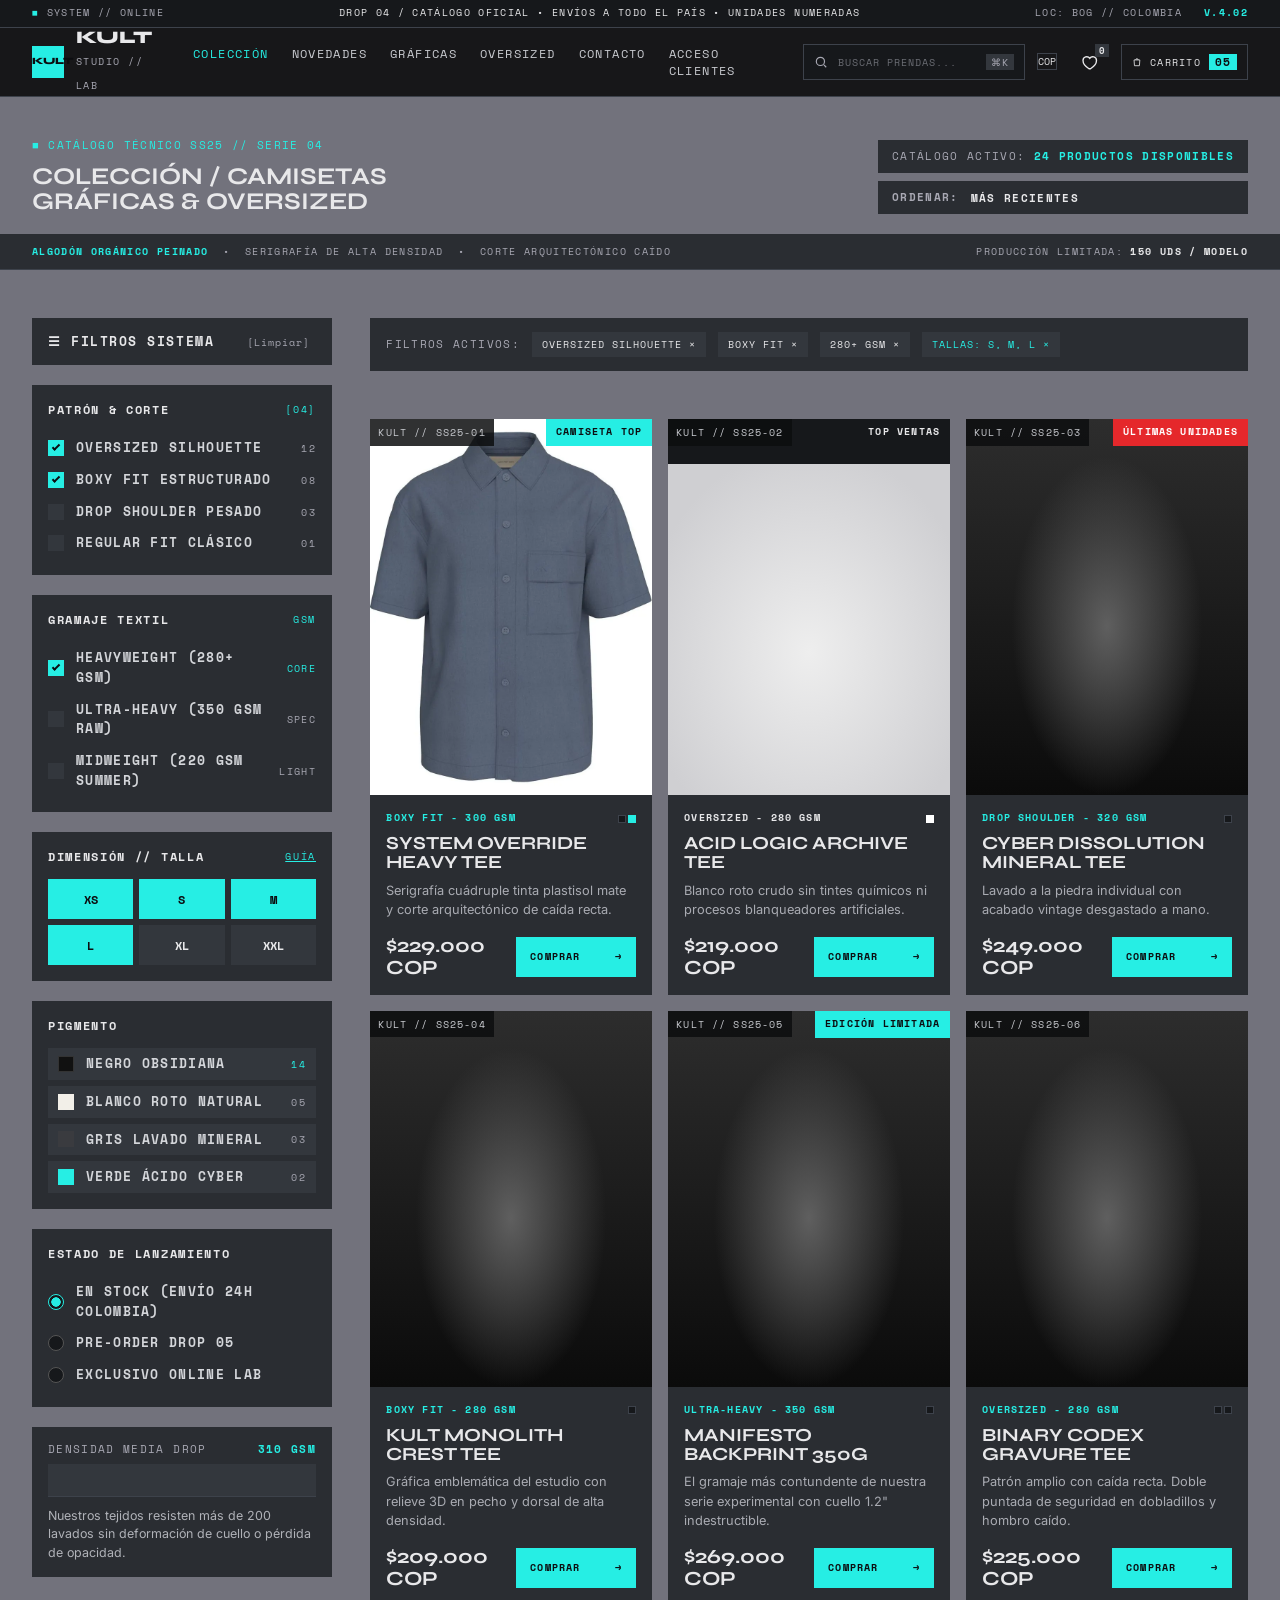
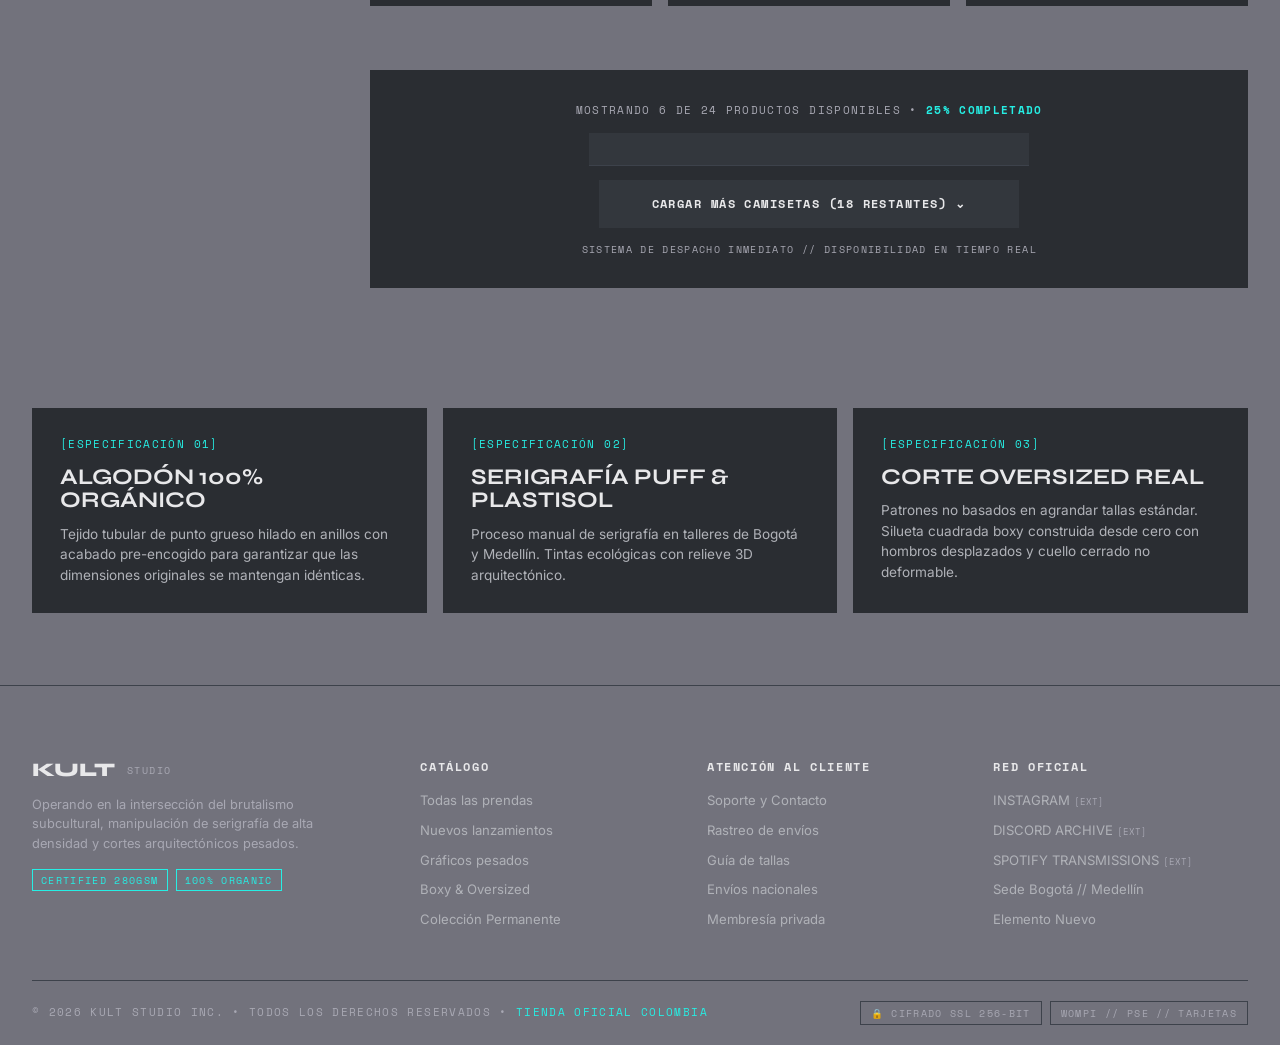
==== commit d98b3553: "feat: se trabaja en funciones DOM para filtros de tallas y componente carrito" ====
--- a/coleccion.html
+++ b/coleccion.html
@@ -70,7 +70,7 @@
             <path d="M5 7h14l-1 14H6zM9 7a3 3 0 016 0" />
           </svg>
           <span class="mono" style="font-size:.65rem">Carrito</span>
-          <b>02</b>
+          <b id="carrito">02</b>
         </a>
 
         <button class="burger" id="burger" aria-label="Abrir menú" aria-expanded="false" aria-controls="nav">
@@ -139,7 +139,7 @@
 
         <div class="grp">
           <h3>Dimensión // Talla <span style="text-decoration:underline">GUÍA</span></h3>
-          <div class="sizes" id="sizes">
+          <div class="tallas" id="tallas">
             <button type="button" aria-pressed="false">XS</button>
             <button type="button" aria-pressed="true">S</button>
             <button type="button" aria-pressed="true">M</button>
@@ -193,7 +193,7 @@
             <div class="img">
               <img src="img/img1.webp" alt="Camiseta System Override Heavy Tee" loading="lazy">
               <span class="code mono">KULT // SS25-01</span>
-              <span class="bdg mono">Nuevo drop</span>
+              <span class="bdg mono" id="destacado">Nuevo drop</span>
             </div>
             <div class="body">
               <div class="meta mono"><b>Boxy Fit - 300 GSM</b><span><i></i><i class="w"></i></span></div>
@@ -374,7 +374,7 @@
 
         <div>
           <h4>Red Oficial</h4>
-          <ul>
+          <ul id="lista">
             <li><a href="#">INSTAGRAM <span>[EXT]</span></a></li>
             <li><a href="#">DISCORD ARCHIVE <span>[EXT]</span></a></li>
             <li><a href="#">SPOTIFY TRANSMISSIONS <span>[EXT]</span></a></li>
@@ -392,7 +392,7 @@
       </div>
     </div>
   </footer>
-
+  <script src="js/demo.js"></script>
 </body>
 
 </html>
--- a/css/base.css
+++ b/css/base.css
@@ -6,17 +6,17 @@
 
 :root {
   /* Paleta cromática */
-  --bg: #111214;
-  --panel: #1b1c1f;
-  --field: #26272b;
-  --deep: #0c0d0f;
-  --input: #0c0d0f;
-  --line: #33353b;
-  --line-alt: #3a3c42;
-  --text: #e8e8ea;
-  --muted: #8a8c93;
-  --lime: #c6f500;
-  --lime-ink: #0c0d10;
+--bg: #72727c;       /* Fondo general (Gris oscuro) */
+  --panel: #2a2d32;    /* Paneles y tarjetas (Gris medio) */
+  --field: #33373d;    /* Campos y contenedores */
+  --deep: #16181b;     
+  --input: #16181b;    
+  --line: #3d424b;     
+  --line-alt: #484e58; 
+  --text: #e8e8ea;     
+  --muted: #a8a8b3;    
+  --lime: #26eee4;     /* ¡Aquí cambias el verde neón por verde esmeralda! */
+  --lime-ink: #0c0d10; 
   --ink: #0c0d10;
   --red: #e5282b;
 
--- a/css/coleccion.css
+++ b/css/coleccion.css
@@ -27,7 +27,7 @@
 }
 
 .phead h1 {
-  font-size: clamp(1.8rem, 4.2vw, 3rem);
+  font-tallas: clamp(1.8rem, 4.2vw, 3rem);
   font-weight: 700;
   max-width: 22ch;
 }
@@ -219,13 +219,13 @@
   color: var(--lime);
 }
 
-.sizes {
+.tallas {
   display: grid;
   grid-template-columns: repeat(3, 1fr);
   gap: 6px;
 }
 
-.sizes button {
+.tallas button {
   min-height: 40px;
   background: var(--field);
   border: 0;
@@ -234,7 +234,7 @@
   transition: background .15s, color .15s;
 }
 
-.sizes button[aria-pressed=true] {
+.tallas button[aria-pressed=true] {
   background: var(--lime);
   color: var(--ink);
 }
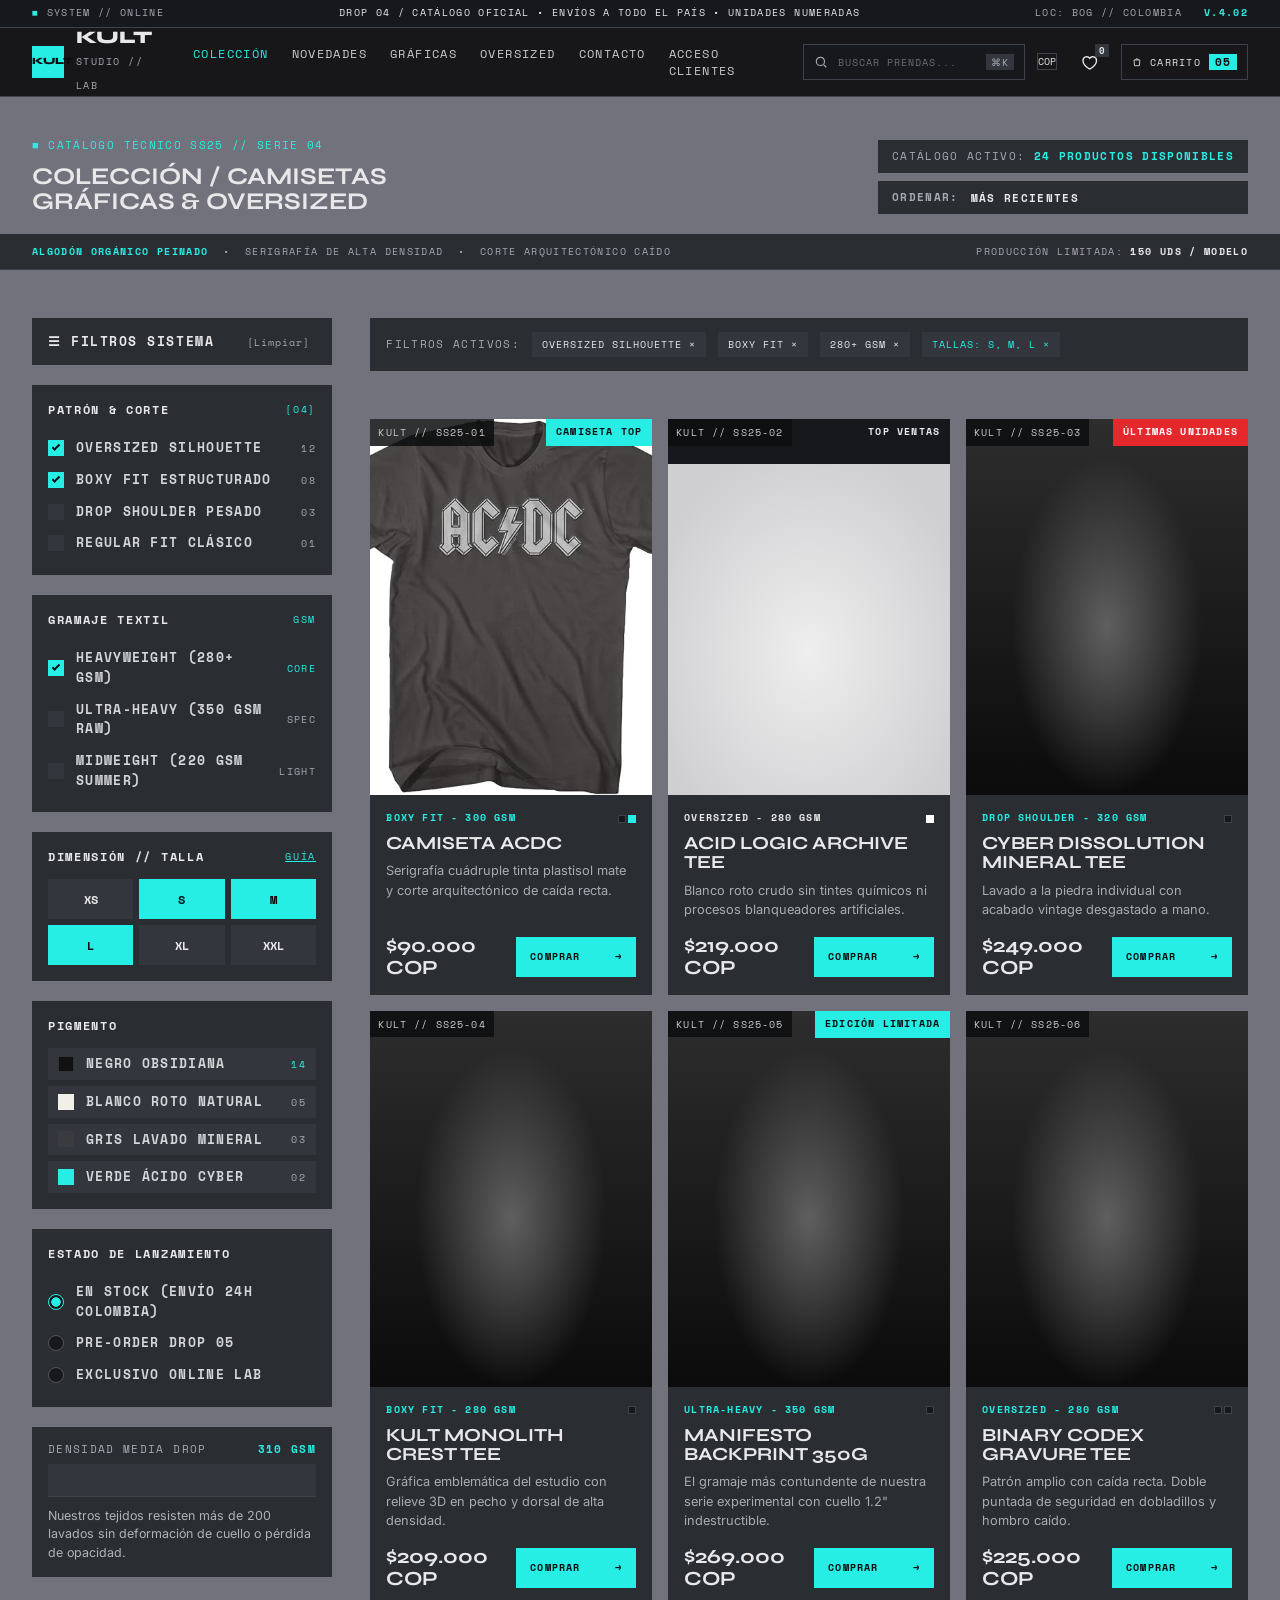
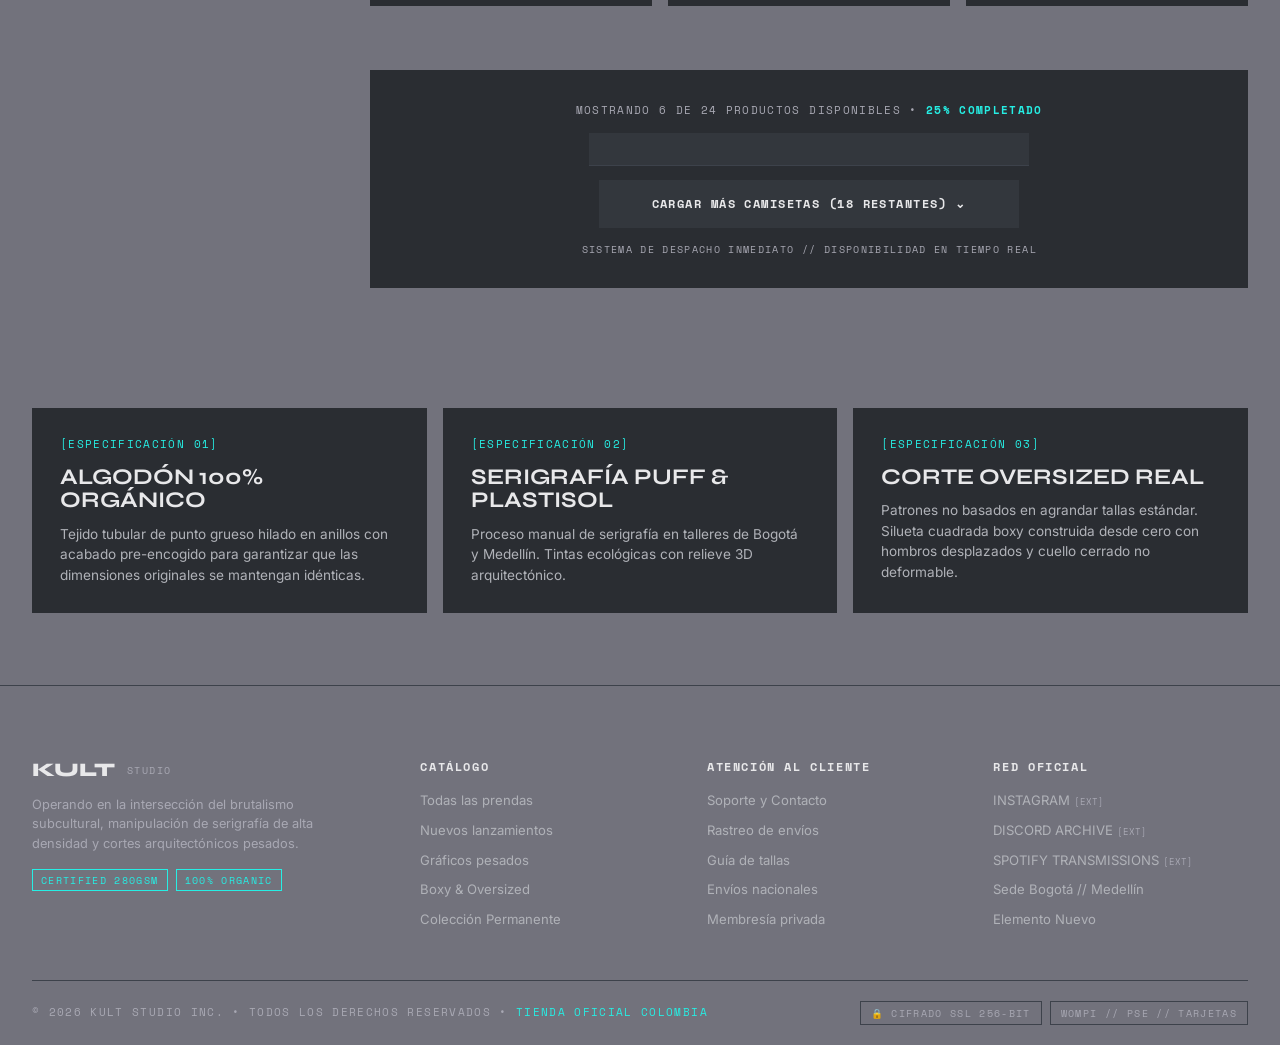
==== commit f3333098: "Feat: Se actualizan funciones del filtro talla" ====
--- a/coleccion.html
+++ b/coleccion.html
@@ -191,16 +191,16 @@
           <!-- Card 1 con imagen de catálogo -->
           <article class="card">
             <div class="img">
-              <img src="img/img1.webp" alt="Camiseta System Override Heavy Tee" loading="lazy">
+              <img src="img/img 1 acdc.jpg" alt="Camiseta ACDC" loading="lazy">
               <span class="code mono">KULT // SS25-01</span>
               <span class="bdg mono" id="destacado">Nuevo drop</span>
             </div>
             <div class="body">
               <div class="meta mono"><b>Boxy Fit - 300 GSM</b><span><i></i><i class="w"></i></span></div>
-              <h3>System Override Heavy Tee</h3>
+              <h3>Camiseta ACDC</h3>
               <p>Serigrafía cuádruple tinta plastisol mate y corte arquitectónico de caída recta.</p>
               <div class="buy">
-                <strong>$229.000<br>COP</strong>
+                <strong>$90.000<br>COP</strong>
                 <a class="btn lime" href="#">Comprar <span>→</span></a>
               </div>
             </div>
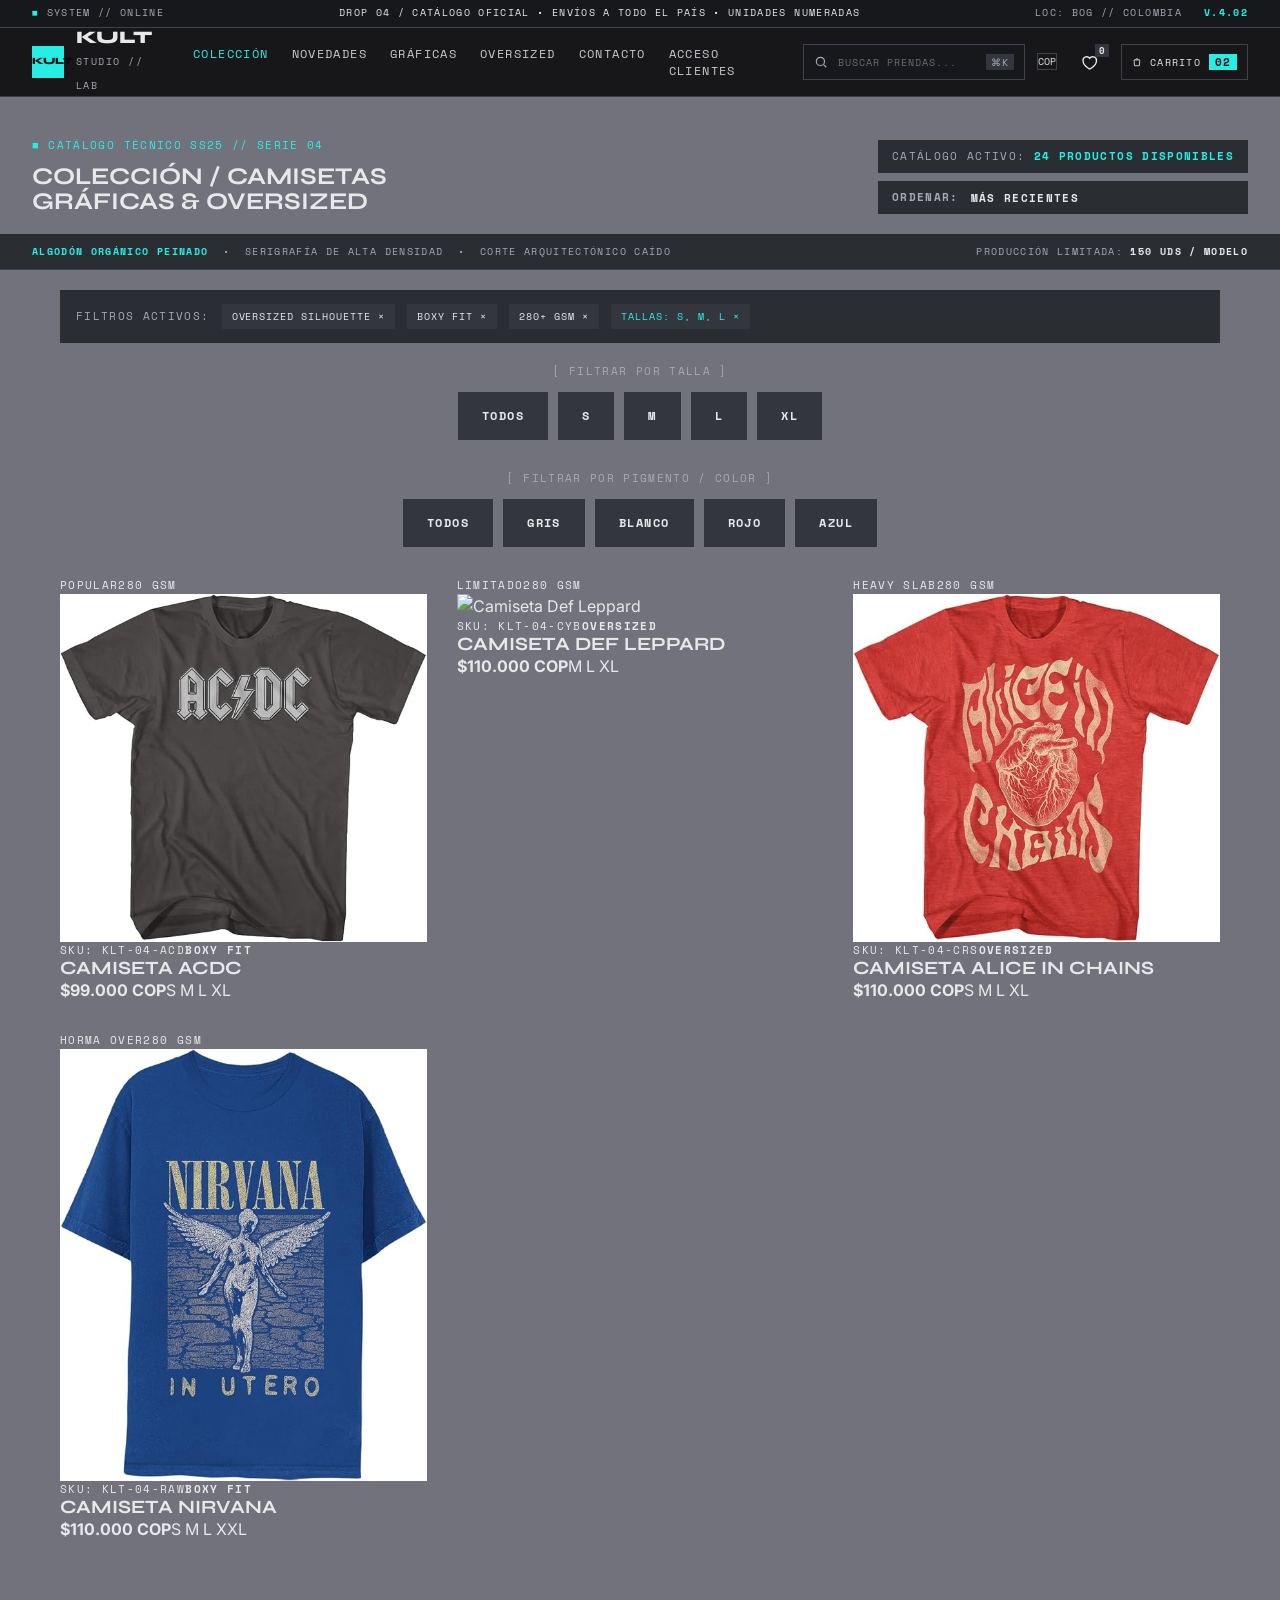
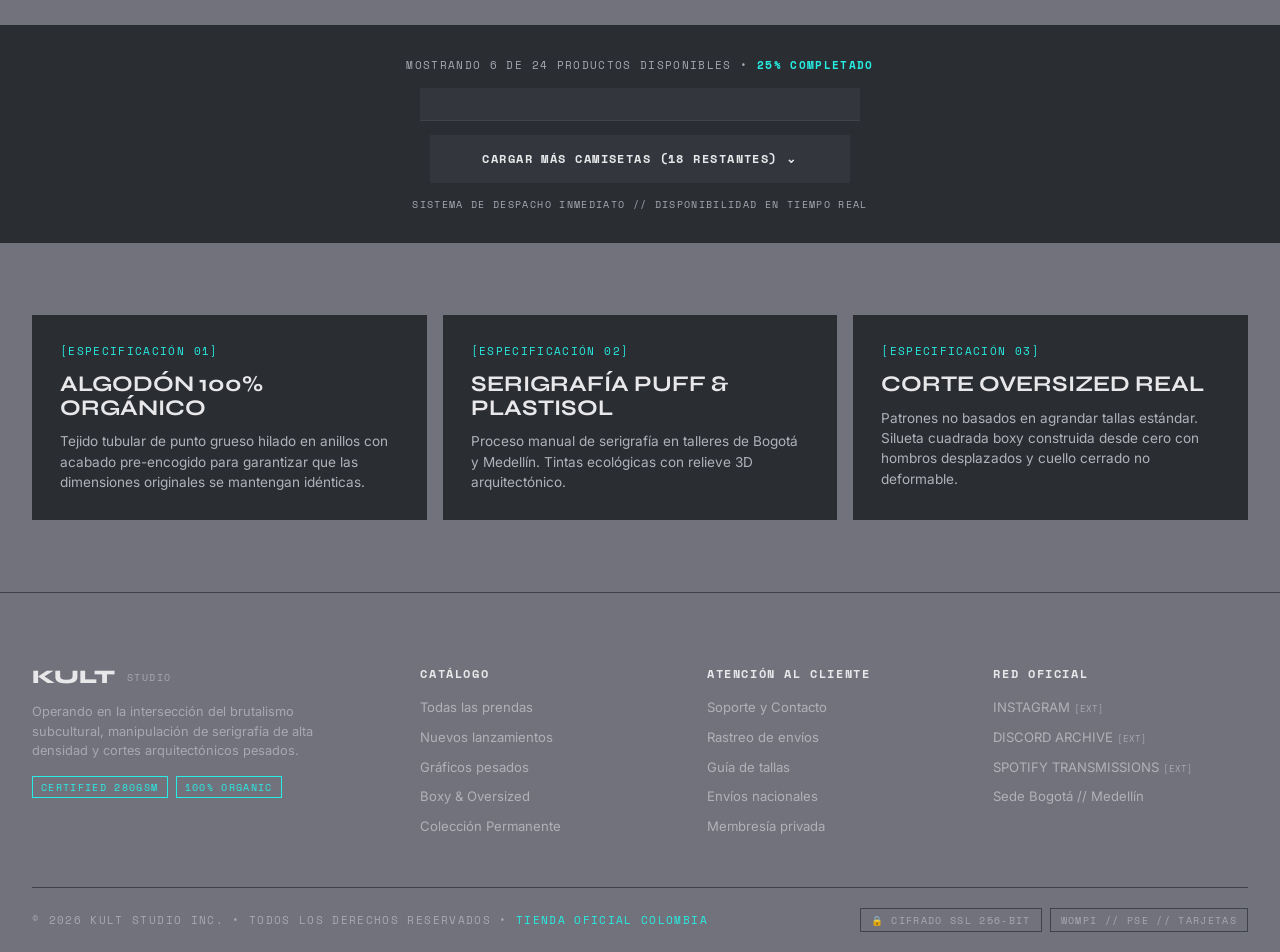
==== commit 10104b43: "Feat: Se agregan tarjetas con prductos" ====
--- a/coleccion.html
+++ b/coleccion.html
@@ -113,198 +113,103 @@
   </section>
 
   <!-- Contenedor Principal: Filtros + Catálogo -->
-  <main class="wrap">
-    <div class="layout">
-      <!-- Filtros Laterales -->
-      <aside class="filters" id="filters" aria-label="Filtros de catálogo">
-        <div class="fh">
-          <h2 class="mono">☰ Filtros sistema</h2>
-          <button type="button" id="clear">[Limpiar]</button>
-        </div>
-
-        <div class="grp">
-          <h3>Patrón &amp; corte <span>[04]</span></h3>
-          <label class="opt"><input type="checkbox" checked>Oversized Silhouette<em>12</em></label>
-          <label class="opt"><input type="checkbox" checked>Boxy Fit Estructurado<em>08</em></label>
-          <label class="opt"><input type="checkbox">Drop Shoulder Pesado<em>03</em></label>
-          <label class="opt"><input type="checkbox">Regular Fit Clásico<em>01</em></label>
-        </div>
-
-        <div class="grp">
-          <h3>Gramaje textil <span>GSM</span></h3>
-          <label class="opt"><input type="checkbox" checked>Heavyweight (280+ GSM)<em class="l">CORE</em></label>
-          <label class="opt"><input type="checkbox">Ultra-Heavy (350 GSM Raw)<em>SPEC</em></label>
-          <label class="opt"><input type="checkbox">Midweight (220 GSM Summer)<em>LIGHT</em></label>
-        </div>
-
-        <div class="grp">
-          <h3>Dimensión // Talla <span style="text-decoration:underline">GUÍA</span></h3>
-          <div class="tallas" id="tallas">
-            <button type="button" aria-pressed="false">XS</button>
-            <button type="button" aria-pressed="true">S</button>
-            <button type="button" aria-pressed="true">M</button>
-            <button type="button" aria-pressed="true">L</button>
-            <button type="button" aria-pressed="false">XL</button>
-            <button type="button" aria-pressed="false">XXL</button>
-          </div>
-        </div>
-
-        <div class="grp">
-          <h3>Pigmento</h3>
-          <label class="opt pig"><i class="sw" style="background:#111;border:1px solid #333"></i>Negro Obsidiana<em
-              class="l">14</em></label>
-          <label class="opt pig"><i class="sw" style="background:#f2efe8"></i>Blanco Roto Natural<em>05</em></label>
-          <label class="opt pig"><i class="sw" style="background:#3a3b3f"></i>Gris Lavado Mineral<em>03</em></label>
-          <label class="opt pig"><i class="sw" style="background:var(--lime)"></i>Verde Ácido Cyber<em>02</em></label>
-        </div>
-
-        <div class="grp">
-          <h3>Estado de lanzamiento</h3>
-          <label class="opt"><input type="radio" name="est" checked>En Stock (Envío 24h Colombia)</label>
-          <label class="opt"><input type="radio" name="est">Pre-order Drop 05</label>
-          <label class="opt"><input type="radio" name="est">Exclusivo Online Lab</label>
-        </div>
-
-        <div class="dens">
-          <div class="t mono"><span>Densidad media drop</span><b>310 GSM</b></div>
-          <div class="bar"><i></i></div>
-          <p>Nuestros tejidos resisten más de 200 lavados sin deformación de cuello o pérdida de opacidad.</p>
-        </div>
-      </aside>
-
-      <!-- Grilla de Productos -->
-      <div>
-        <button class="fbtn" id="fbtn" aria-expanded="false" aria-controls="filters">
-          <span>☰ Filtros sistema</span>
-          <span id="fcount" style="color:var(--lime)">[04]</span>
-        </button>
-
-        <div class="active mono">
-          <span>Filtros activos:</span>
-          <button type="button">Oversized Silhouette ×</button>
-          <button type="button">Boxy Fit ×</button>
-          <button type="button">280+ GSM ×</button>
-          <button type="button" class="l">Tallas: S, M, L ×</button>
-        </div>
-
-        <div class="grid" id="grid">
-          <!-- Card 1 con imagen de catálogo -->
-          <article class="card">
-            <div class="img">
-              <img src="img/img 1 acdc.jpg" alt="Camiseta ACDC" loading="lazy">
-              <span class="code mono">KULT // SS25-01</span>
-              <span class="bdg mono" id="destacado">Nuevo drop</span>
-            </div>
-            <div class="body">
-              <div class="meta mono"><b>Boxy Fit - 300 GSM</b><span><i></i><i class="w"></i></span></div>
-              <h3>Camiseta ACDC</h3>
-              <p>Serigrafía cuádruple tinta plastisol mate y corte arquitectónico de caída recta.</p>
-              <div class="buy">
-                <strong>$90.000<br>COP</strong>
-                <a class="btn lime" href="#">Comprar <span>→</span></a>
-              </div>
-            </div>
-          </article>
-
-          <!-- Card 2 -->
-          <article class="card">
-            <div class="img white">
-              <div class="ph" role="img" aria-label="Camiseta blanca Acid Logic"></div>
-              <span class="code mono">KULT // SS25-02</span>
-              <span class="bdg d mono">Top ventas</span>
-            </div>
-            <div class="body">
-              <div class="meta mono"><b style="color:var(--text)">Oversized - 280 GSM</b><span><i class="w"
-                    style="background:#fff;border-color:#fff"></i></span></div>
-              <h3>Acid Logic Archive Tee</h3>
-              <p>Blanco roto crudo sin tintes químicos ni procesos blanqueadores artificiales.</p>
-              <div class="buy">
-                <strong>$219.000<br>COP</strong>
-                <a class="btn lime" href="#">Comprar <span>→</span></a>
-              </div>
-            </div>
-          </article>
-
-          <!-- Card 3 -->
-          <article class="card">
-            <div class="img">
-              <div class="ph" role="img" aria-label="Modelo con camiseta gris mineral"></div>
-              <span class="code mono">KULT // SS25-03</span>
-              <span class="bdg r mono">Últimas unidades</span>
-            </div>
-            <div class="body">
-              <div class="meta mono"><b>Drop Shoulder - 320 GSM</b><span><i></i></span></div>
-              <h3>Cyber Dissolution Mineral Tee</h3>
-              <p>Lavado a la piedra individual con acabado vintage desgastado a mano.</p>
-              <div class="buy">
-                <strong>$249.000<br>COP</strong>
-                <a class="btn lime" href="#">Comprar <span>→</span></a>
-              </div>
-            </div>
-          </article>
-
-          <!-- Card 4 -->
-          <article class="card">
-            <div class="img">
-              <div class="ph" role="img" aria-label="Modelo con camiseta verde ácido"></div>
-              <span class="code mono">KULT // SS25-04</span>
-            </div>
-            <div class="body">
-              <div class="meta mono"><b>Boxy Fit - 280 GSM</b><span><i></i></span></div>
-              <h3>KULT Monolith Crest Tee</h3>
-              <p>Gráfica emblemática del estudio con relieve 3D en pecho y dorsal de alta densidad.</p>
-              <div class="buy">
-                <strong>$209.000<br>COP</strong>
-                <a class="btn lime" href="#">Comprar <span>→</span></a>
-              </div>
-            </div>
-          </article>
-
-          <!-- Card 5 -->
-          <article class="card">
-            <div class="img">
-              <div class="ph" role="img" aria-label="Modelo con backprint técnico"></div>
-              <span class="code mono">KULT // SS25-05</span>
-              <span class="bdg mono">Edición limitada</span>
-            </div>
-            <div class="body">
-              <div class="meta mono"><b>Ultra-Heavy - 350 GSM</b><span><i></i></span></div>
-              <h3>Manifesto Backprint 350G</h3>
-              <p>El gramaje más contundente de nuestra serie experimental con cuello 1.2" indestructible.</p>
-              <div class="buy">
-                <strong>$269.000<br>COP</strong>
-                <a class="btn lime" href="#">Comprar <span>→</span></a>
-              </div>
-            </div>
-          </article>
-
-          <!-- Card 6 -->
-          <article class="card">
-            <div class="img">
-              <div class="ph" role="img" aria-label="Modelo con camiseta Binary Codex"></div>
-              <span class="code mono">KULT // SS25-06</span>
-            </div>
-            <div class="body">
-              <div class="meta mono"><b>Oversized - 280 GSM</b><span><i></i><i></i></span></div>
-              <h3>Binary Codex Gravure Tee</h3>
-              <p>Patrón amplio con caída recta. Doble puntada de seguridad en dobladillos y hombro caído.</p>
-              <div class="buy">
-                <strong>$225.000<br>COP</strong>
-                <a class="btn lime" href="#">Comprar <span>→</span></a>
-              </div>
-            </div>
-          </article>
-        </div>
-
-        <!-- Barra de Progreso y Paginación -->
-        <div class="more mono">
-          <span>Mostrando 6 de 24 productos disponibles • <b>25% completado</b></span>
-          <div class="bar"><i></i></div>
-          <button class="btn dark" type="button">Cargar más camisetas (18 restantes) ⌄</button>
-          <span style="font-size:.6rem">Sistema de despacho inmediato // Disponibilidad en tiempo real</span>
-        </div>
-      </div>
-    </div>
+  <main class="wrap" style="max-width: 1200px; margin: 0 auto; padding: 20px;">
+
+    <!-- Barra de filtros activos o controles -->
+    <div class="active mono" style="margin-bottom: 20px;">
+      <span>Filtros activos:</span>
+      <button type="button">Oversized Silhouette ×</button>
+      <button type="button">Boxy Fit ×</button>
+      <button type="button">280+ GSM ×</button>
+      <button type="button" class="l">Tallas: S, M, L ×</button>
+    </div>
+
+    <div class="filtros-container" id="filtros-tallas" style="margin-bottom: 30px; text-align: center;">
+      <p class="mono" style="color: var(--muted); margin-bottom: 12px;">[ FILTRAR POR TALLA ]</p>
+      <div class="tallas-grupo" style="display: flex; justify-content: center; gap: 10px; flex-wrap: wrap;">
+        <button class="filtro-talla btn dark" data-talla="todos">Todos</button>
+        <button class="filtro-talla btn dark" data-talla="S">S</button>
+        <button class="filtro-talla btn dark" data-talla="M">M</button>
+        <button class="filtro-talla btn dark" data-talla="L">L</button>
+        <button class="filtro-talla btn dark" data-talla="XL">XL</button>
+      </div>
+    </div>
+
+    <div class="filtros-container" id="filtros-colores" style="margin-bottom: 30px; text-align: center;">
+      <p class="mono" style="color: var(--muted); margin-bottom: 12px;">[ FILTRAR POR PIGMENTO / COLOR ]</p>
+      <div class="colores-grupo" style="display: flex; justify-content: center; gap: 10px; flex-wrap: wrap;">
+        <button class="filtro-color btn dark" data-color="todos">Todos</button>
+        <button class="filtro-color btn dark" data-color="gris">Gris</button>
+        <button class="filtro-color btn dark" data-color="blanco">Blanco</button>
+        <button class="filtro-color btn dark" data-color="rojo">rojo</button>
+        <button class="filtro-color btn dark" data-color="azul">Azul</button>
+      </div>
+    </div>
+
+    <!-- Grilla de Productos Centrada -->
+    <div class="grid"
+      style="display: grid; grid-template-columns: repeat(auto-fit, minmax(280px, 1fr)); gap: 30px; justify-content: center;">
+
+      <article class="prod" data-tallas="S" data-color="gris">
+        <div class="img">
+          <div class="badges mono"><span class="hot">Popular</span><span>280 GSM</span></div>
+          <img src="img/img 1 acdc.jpg" alt="Camiseta Band ACDC" loading="lazy">
+        </div>
+        <div class="info">
+          <div class="sku mono"><span>SKU: KLT-04-ACD</span><b>Boxy fit</b></div>
+          <h3>Camiseta ACDC</h3>
+          <div class="pr"><strong>$99.000 COP</strong><span>S M L XL</span></div>
+        </div>
+      </article>
+
+      <article class="prod" data-tallas="M" data-color="blanco">
+        <div class="img">
+          <div class="badges mono"><span class="ltd">Limitado</span><span>280 GSM</span></div>
+          <img src="img/IMG 2 Def Leppard_.jpg" alt="Camiseta Def Leppard" loading="lazy">
+        </div>
+        <div class="info">
+          <div class="sku mono"><span>SKU: KLT-04-CYB</span><b>Oversized</b></div>
+          <h3>Camiseta Def Leppard</h3>
+          <div class="pr"><strong>$110.000 COP</strong><span>M L XL</span></div>
+        </div>
+      </article>
+
+      <article class="prod" data-tallas="L" data-color="rojo">
+        <div class="img">
+          <div class="badges mono"><span>Heavy slab</span><span>280 GSM</span></div>
+          <img src="img/img 3 alice in chains.jpg" alt="Camiseta Alice In Chains" loading="lazy">
+        </div>
+        <div class="info">
+          <div class="sku mono"><span>SKU: KLT-04-CRS</span><b>Oversized</b></div>
+          <h3>Camiseta Alice in Chains</h3>
+          <div class="pr"><strong>$110.000 COP</strong><span>S M L XL</span></div>
+        </div>
+      </article>
+
+      <article class="prod" data-tallas="S,M,L" data-color="azul">
+        <div class="img">
+          <div class="badges mono"><span>Horma over</span><span>280 GSM</span></div>
+          <img src="img/img 4 nirvana.jpg" alt="Camiseta Nirvana" loading="lazy">
+        </div>
+        <div class="info">
+          <div class="sku mono"><span>SKU: KLT-04-RAW</span><b>Boxy fit</b></div>
+          <h3>Camiseta Nirvana</h3>
+          <div class="pr"><strong>$110.000 COP</strong><span>S M L XXL</span></div>
+        </div>
+      </article>
+
+    </div>
+  </main>
+
+  <!-- Barra de Progreso y Paginación -->
+  <div class="more mono">
+    <span>Mostrando 6 de 24 productos disponibles • <b>25% completado</b></span>
+    <div class="bar"><i></i></div>
+    <button class="btn dark" type="button">Cargar más camisetas (18 restantes) ⌄</button>
+    <span style="font-size:.6rem">Sistema de despacho inmediato // Disponibilidad en tiempo real</span>
+  </div>
+  </div>
+  </div>
   </main>
 
   <!-- Especificaciones Técnicas -->
@@ -393,6 +298,7 @@
     </div>
   </footer>
   <script src="js/demo.js"></script>
+  <script src="js/filtros.js"></script>
 </body>
 
 </html>
--- a/css/base.css
+++ b/css/base.css
@@ -113,3 +113,7 @@
     scroll-behavior: auto !important;
   }
 }
+
+.oculto {
+  display: none !important;
+}
--- a/css/coleccion.css
+++ b/css/coleccion.css
@@ -584,3 +584,7 @@
     grid-template-columns: 1fr;
   }
 }
+
+.producto-oculto {
+  display: none !important;
+}
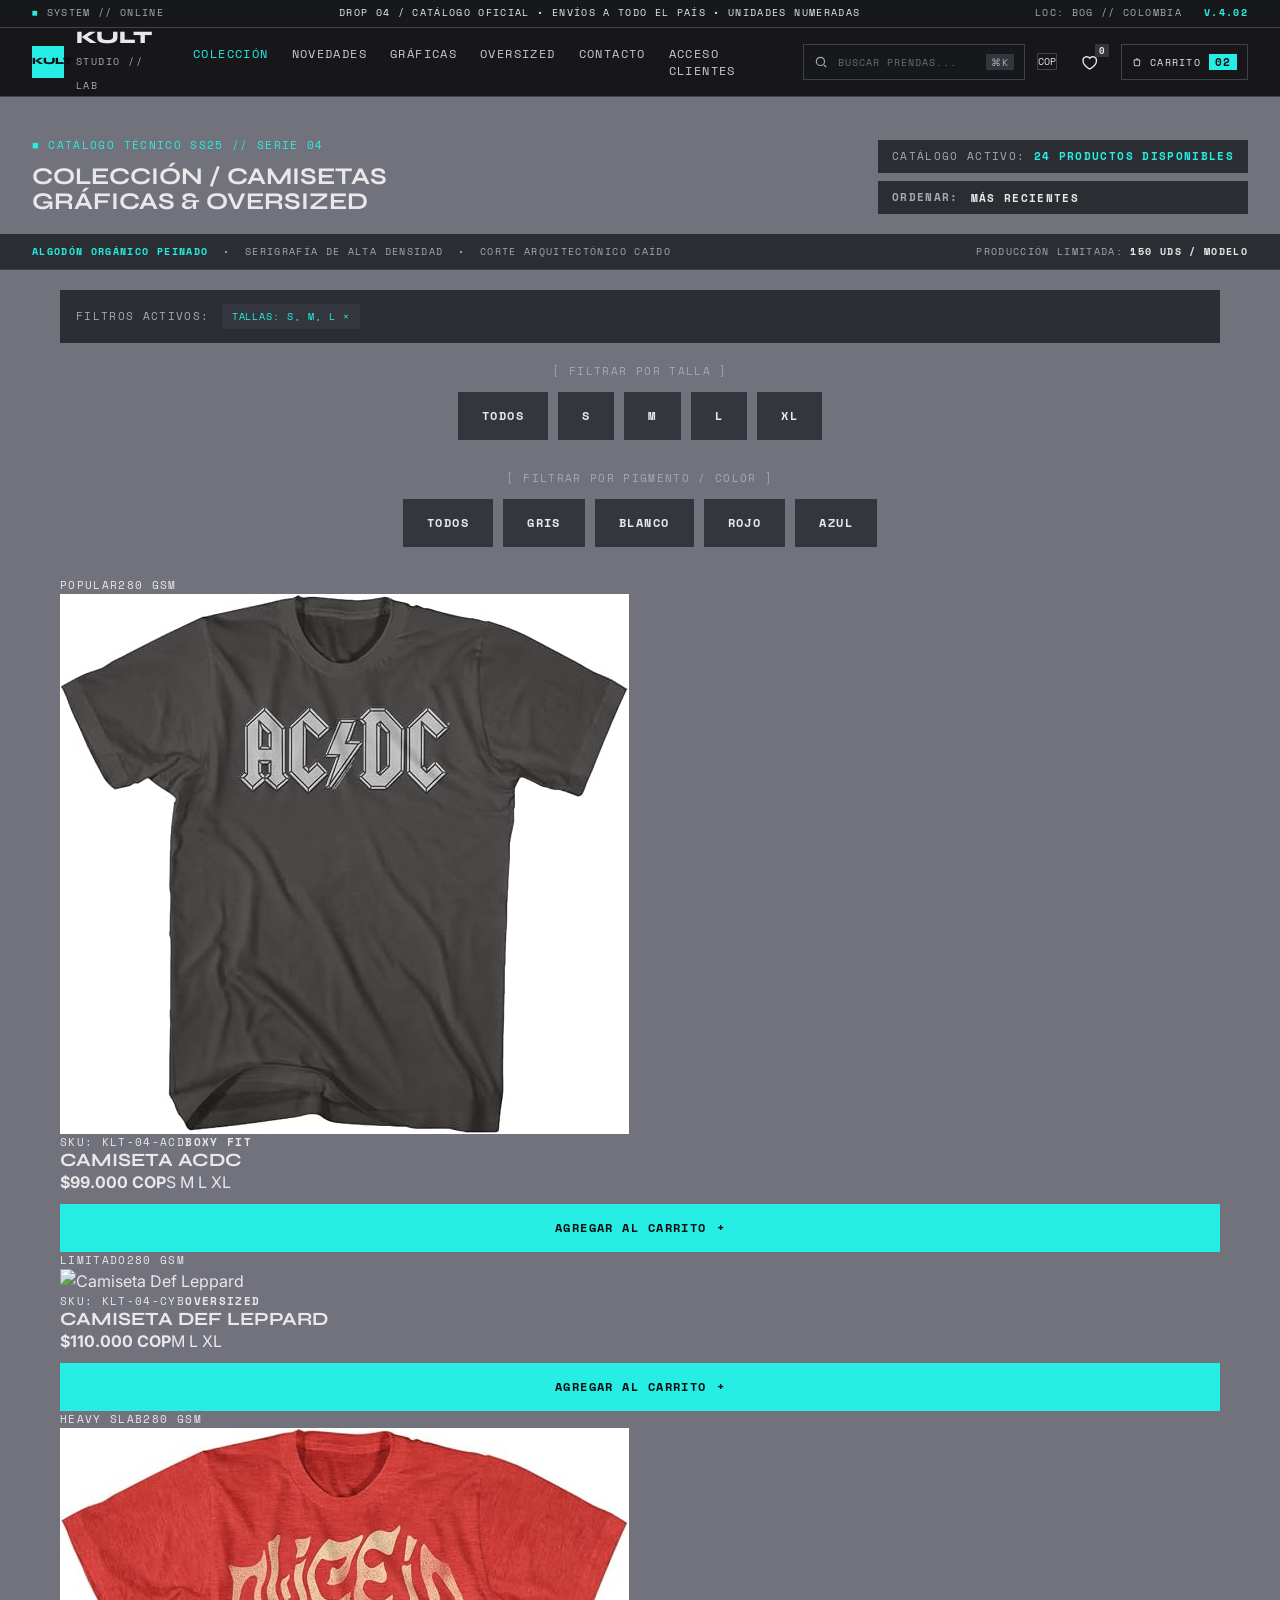
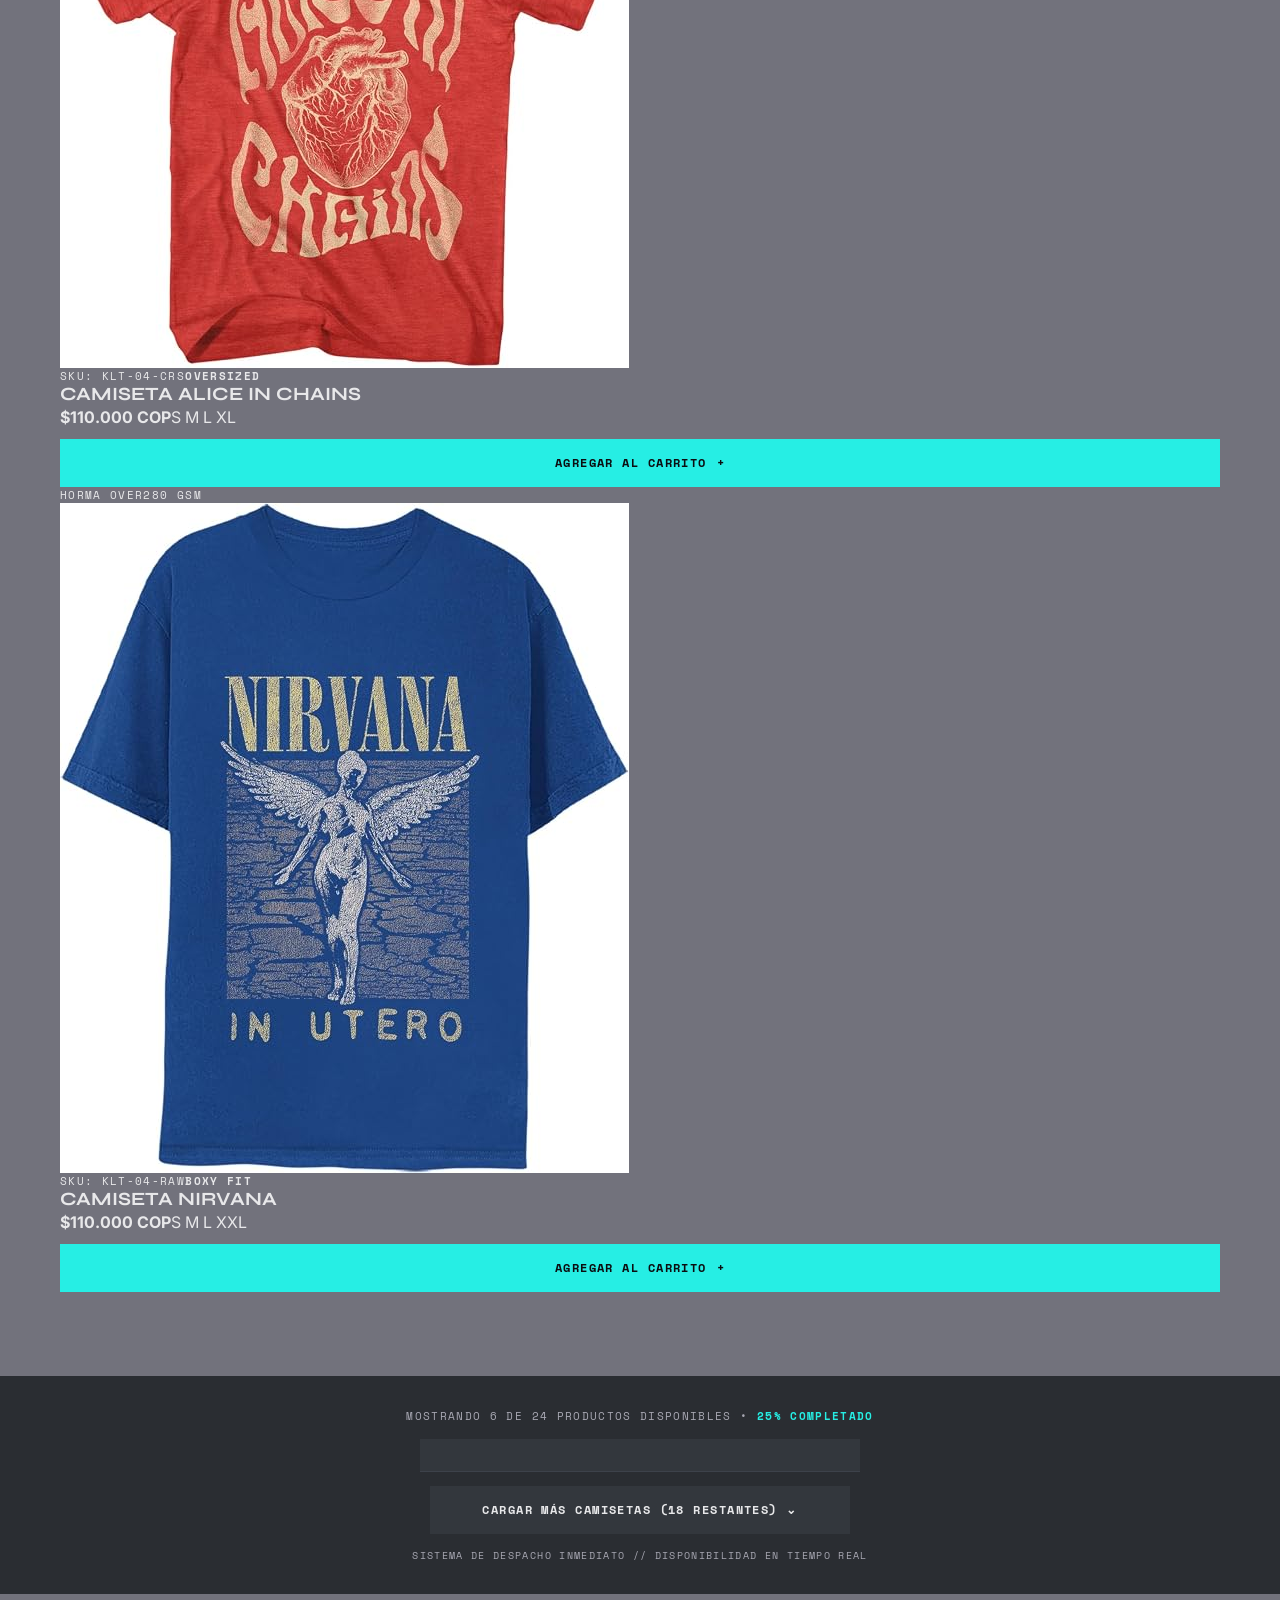
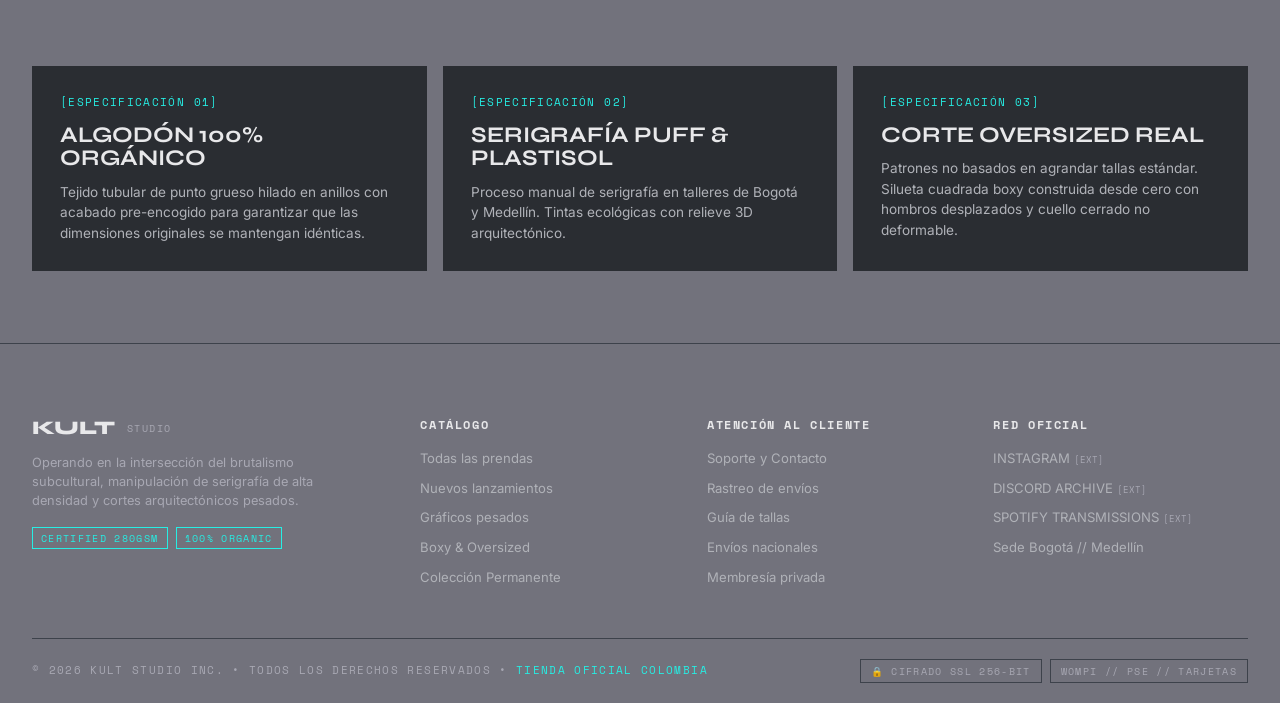
==== commit 7e92c8dd: "feat: se crean botones para agregar al carrito" ====
--- a/coleccion.html
+++ b/coleccion.html
@@ -118,9 +118,6 @@
     <!-- Barra de filtros activos o controles -->
     <div class="active mono" style="margin-bottom: 20px;">
       <span>Filtros activos:</span>
-      <button type="button">Oversized Silhouette ×</button>
-      <button type="button">Boxy Fit ×</button>
-      <button type="button">280+ GSM ×</button>
       <button type="button" class="l">Tallas: S, M, L ×</button>
     </div>
 
@@ -160,43 +157,64 @@
           <h3>Camiseta ACDC</h3>
           <div class="pr"><strong>$99.000 COP</strong><span>S M L XL</span></div>
         </div>
-      </article>
-
-      <article class="prod" data-tallas="M" data-color="blanco">
-        <div class="img">
-          <div class="badges mono"><span class="ltd">Limitado</span><span>280 GSM</span></div>
-          <img src="img/IMG 2 Def Leppard_.jpg" alt="Camiseta Def Leppard" loading="lazy">
-        </div>
-        <div class="info">
-          <div class="sku mono"><span>SKU: KLT-04-CYB</span><b>Oversized</b></div>
-          <h3>Camiseta Def Leppard</h3>
-          <div class="pr"><strong>$110.000 COP</strong><span>M L XL</span></div>
-        </div>
-      </article>
-
-      <article class="prod" data-tallas="L" data-color="rojo">
-        <div class="img">
-          <div class="badges mono"><span>Heavy slab</span><span>280 GSM</span></div>
-          <img src="img/img 3 alice in chains.jpg" alt="Camiseta Alice In Chains" loading="lazy">
-        </div>
-        <div class="info">
-          <div class="sku mono"><span>SKU: KLT-04-CRS</span><b>Oversized</b></div>
-          <h3>Camiseta Alice in Chains</h3>
-          <div class="pr"><strong>$110.000 COP</strong><span>S M L XL</span></div>
-        </div>
-      </article>
-
-      <article class="prod" data-tallas="S,M,L" data-color="azul">
-        <div class="img">
-          <div class="badges mono"><span>Horma over</span><span>280 GSM</span></div>
-          <img src="img/img 4 nirvana.jpg" alt="Camiseta Nirvana" loading="lazy">
-        </div>
-        <div class="info">
-          <div class="sku mono"><span>SKU: KLT-04-RAW</span><b>Boxy fit</b></div>
-          <h3>Camiseta Nirvana</h3>
-          <div class="pr"><strong>$110.000 COP</strong><span>S M L XXL</span></div>
-        </div>
-      </article>
+
+        <button class="btn-comprar btn lime" data-nombre="Camiseta ACDC" data-precio="99000"
+          style="margin-top: 10px; width: 100%;">
+          Agregar al carrito <span>+</span>
+        </button>
+    </div>
+    </article>
+
+    <article class="prod" data-tallas="M" data-color="blanco">
+      <div class="img">
+        <div class="badges mono"><span class="ltd">Limitado</span><span>280 GSM</span></div>
+        <img src="img/IMG 2 Def Leppard_.jpg" alt="Camiseta Def Leppard" loading="lazy">
+      </div>
+      <div class="info">
+        <div class="sku mono"><span>SKU: KLT-04-CYB</span><b>Oversized</b></div>
+        <h3>Camiseta Def Leppard</h3>
+        <div class="pr"><strong>$110.000 COP</strong><span>M L XL</span></div>
+      </div>
+      <button class="btn-comprar btn lime" data-nombre="Camiseta ACDC" data-precio="99000"
+        style="margin-top: 10px; width: 100%;">
+        Agregar al carrito <span>+</span>
+      </button>
+      </div>
+    </article>
+
+    <article class="prod" data-tallas="L" data-color="rojo">
+      <div class="img">
+        <div class="badges mono"><span>Heavy slab</span><span>280 GSM</span></div>
+        <img src="img/img 3 alice in chains.jpg" alt="Camiseta Alice In Chains" loading="lazy">
+      </div>
+      <div class="info">
+        <div class="sku mono"><span>SKU: KLT-04-CRS</span><b>Oversized</b></div>
+        <h3>Camiseta Alice in Chains</h3>
+        <div class="pr"><strong>$110.000 COP</strong><span>S M L XL</span></div>
+      </div>
+      <button class="btn-comprar btn lime" data-nombre="Camiseta ACDC" data-precio="99000"
+        style="margin-top: 10px; width: 100%;">
+        Agregar al carrito <span>+</span>
+      </button>
+      </div>
+    </article>
+
+    <article class="prod" data-tallas="S,M,L" data-color="azul">
+      <div class="img">
+        <div class="badges mono"><span>Horma over</span><span>280 GSM</span></div>
+        <img src="img/img 4 nirvana.jpg" alt="Camiseta Nirvana" loading="lazy">
+      </div>
+      <div class="info">
+        <div class="sku mono"><span>SKU: KLT-04-RAW</span><b>Boxy fit</b></div>
+        <h3>Camiseta Nirvana</h3>
+        <div class="pr"><strong>$110.000 COP</strong><span>S M L XXL</span></div>
+      </div>
+      <button class="btn-comprar btn lime" data-nombre="Camiseta ACDC" data-precio="99000"
+        style="margin-top: 10px; width: 100%;">
+        Agregar al carrito <span>+</span>
+      </button>
+      </div>
+    </article>
 
     </div>
   </main>
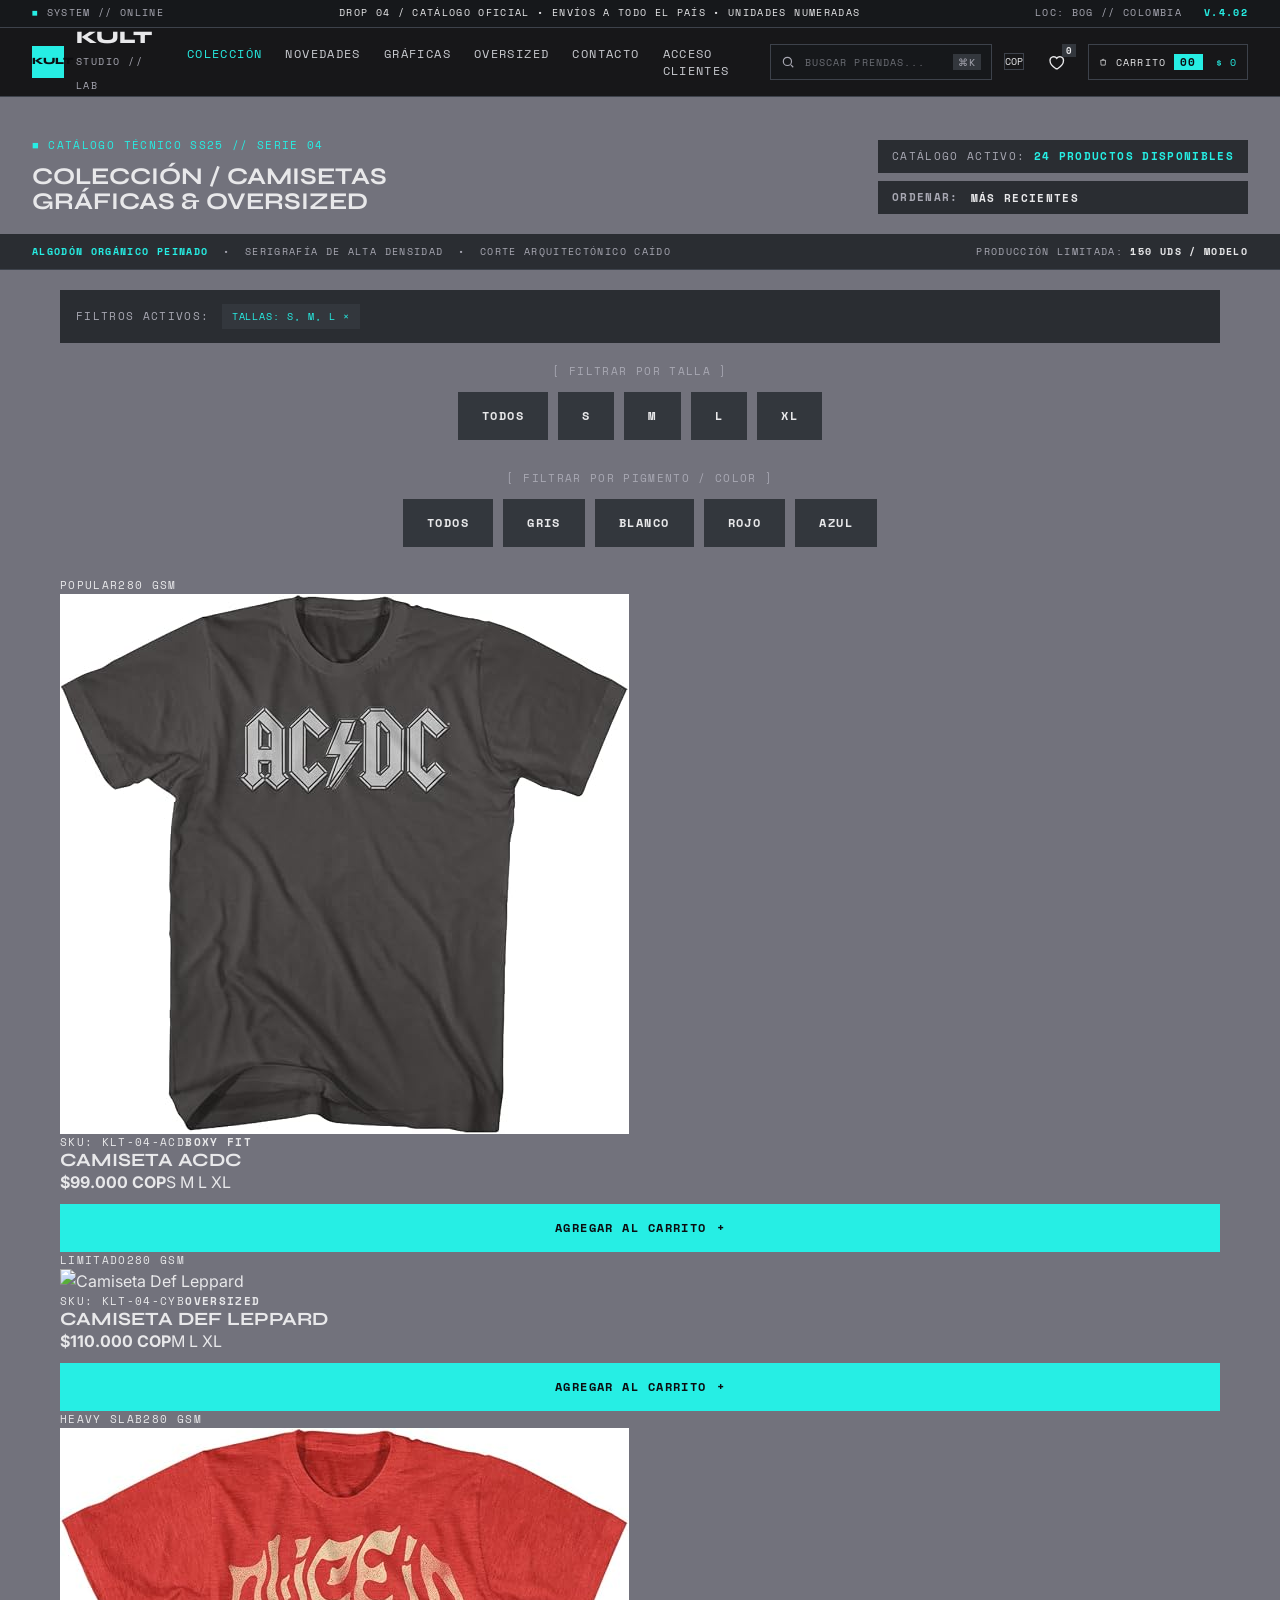
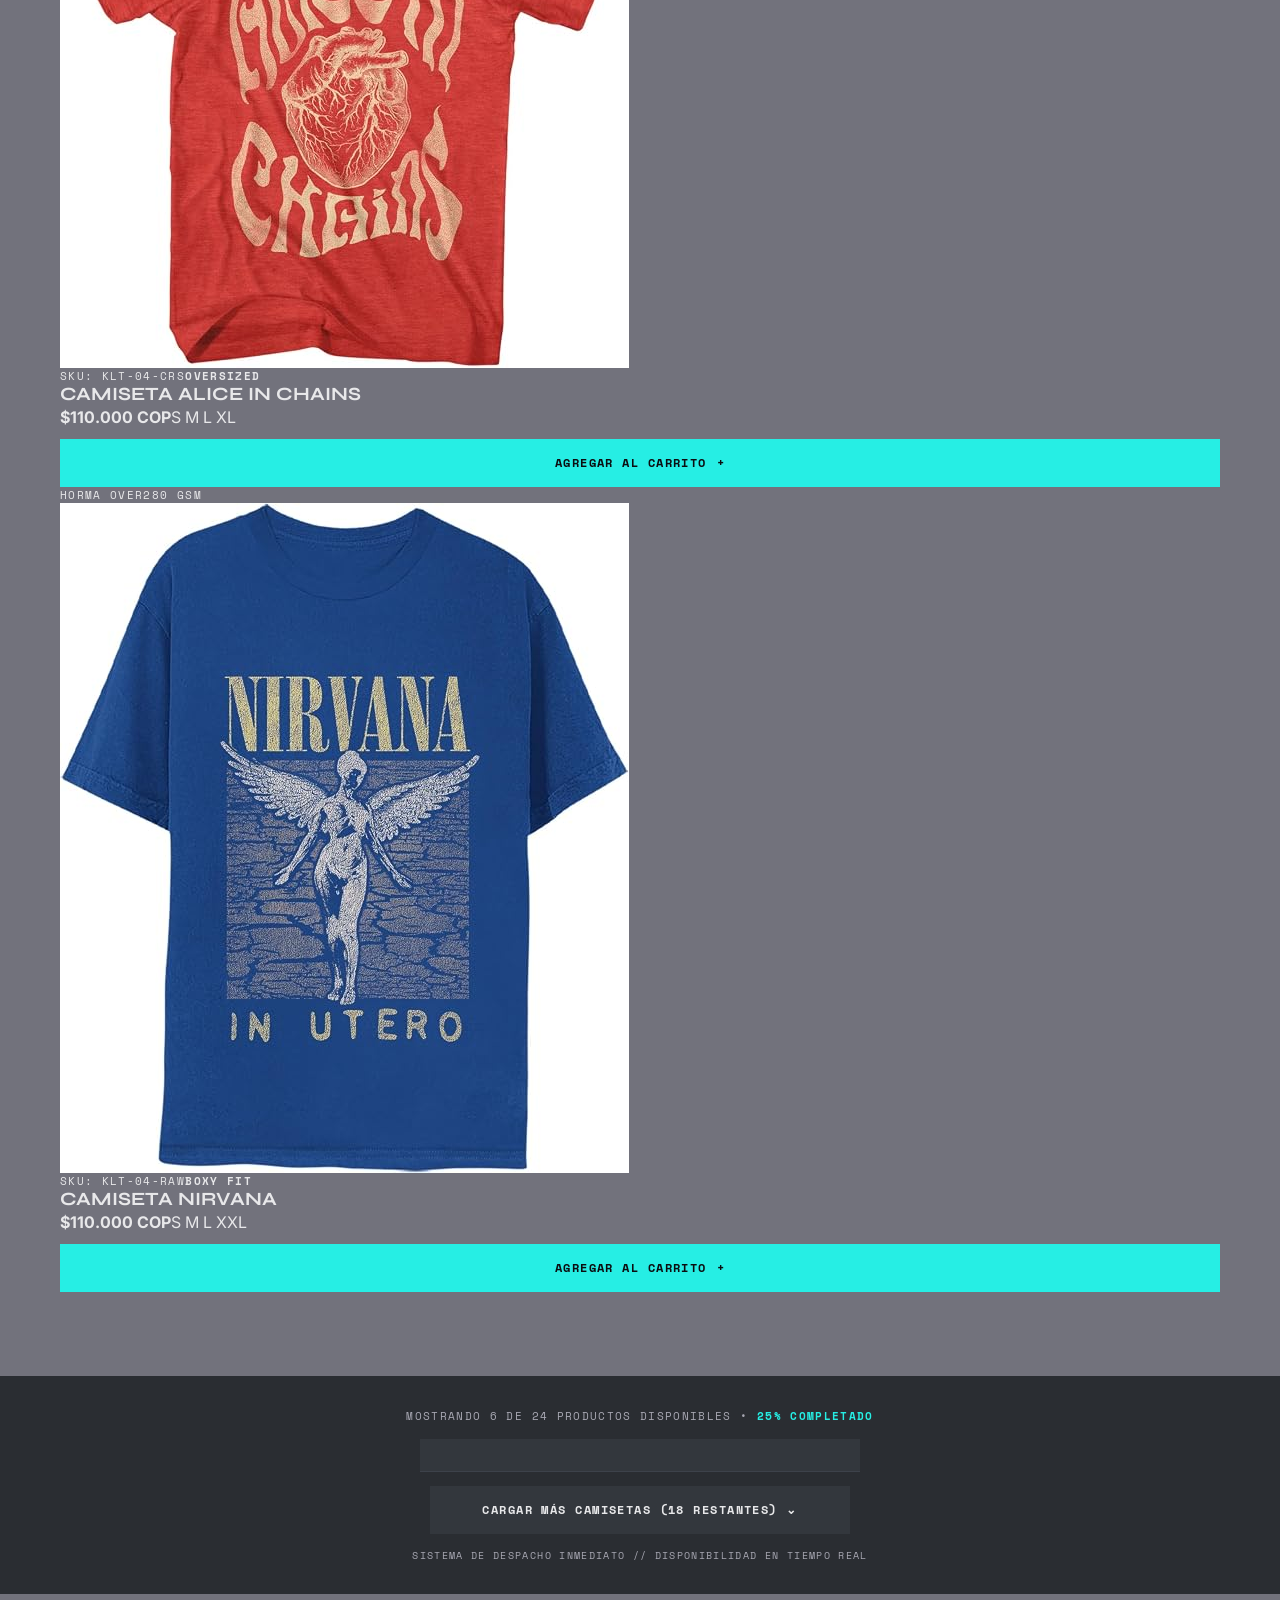
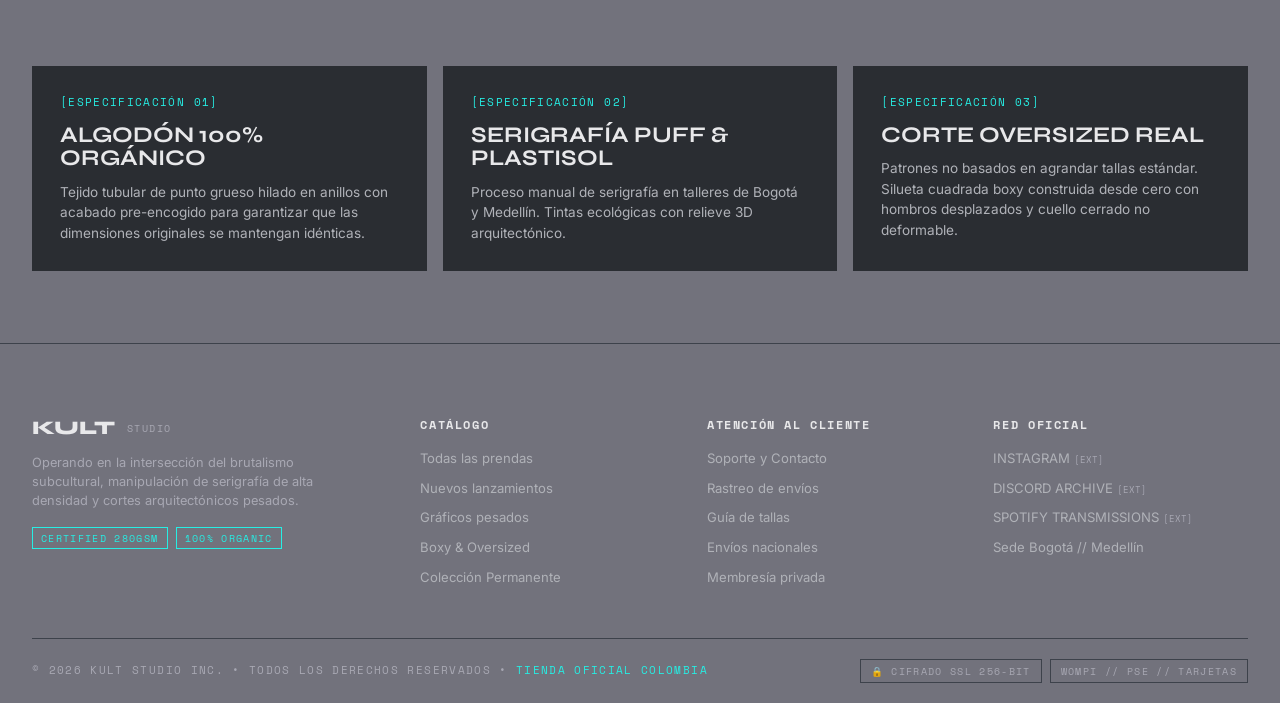
==== commit 8162351b: "feat: se crean las funciones de agregar al carrito y ver el total de la comrpa en pesos" ====
--- a/coleccion.html
+++ b/coleccion.html
@@ -70,7 +70,8 @@
             <path d="M5 7h14l-1 14H6zM9 7a3 3 0 016 0" />
           </svg>
           <span class="mono" style="font-size:.65rem">Carrito</span>
-          <b id="carrito">02</b>
+          <b id="carrito">00</b>
+          <span id="total-carrito" class="mono" style="font-size:.6rem; color: var(--lime); margin-left: 5px;">$0 COP</span>
         </a>
 
         <button class="burger" id="burger" aria-label="Abrir menú" aria-expanded="false" aria-controls="nav">
@@ -175,7 +176,7 @@
         <h3>Camiseta Def Leppard</h3>
         <div class="pr"><strong>$110.000 COP</strong><span>M L XL</span></div>
       </div>
-      <button class="btn-comprar btn lime" data-nombre="Camiseta ACDC" data-precio="99000"
+      <button class="btn-comprar btn lime" data-nombre="Camiseta Def Leppard" data-precio="99000"
         style="margin-top: 10px; width: 100%;">
         Agregar al carrito <span>+</span>
       </button>
@@ -192,7 +193,7 @@
         <h3>Camiseta Alice in Chains</h3>
         <div class="pr"><strong>$110.000 COP</strong><span>S M L XL</span></div>
       </div>
-      <button class="btn-comprar btn lime" data-nombre="Camiseta ACDC" data-precio="99000"
+      <button class="btn-comprar btn lime" data-nombre="Camiseta Alice In Chains" data-precio="99000"
         style="margin-top: 10px; width: 100%;">
         Agregar al carrito <span>+</span>
       </button>
@@ -209,7 +210,7 @@
         <h3>Camiseta Nirvana</h3>
         <div class="pr"><strong>$110.000 COP</strong><span>S M L XXL</span></div>
       </div>
-      <button class="btn-comprar btn lime" data-nombre="Camiseta ACDC" data-precio="99000"
+      <button class="btn-comprar btn lime" data-nombre="Camiseta Nirvana" data-precio="99000"
         style="margin-top: 10px; width: 100%;">
         Agregar al carrito <span>+</span>
       </button>
@@ -317,6 +318,7 @@
   </footer>
   <script src="js/demo.js"></script>
   <script src="js/filtros.js"></script>
+  <script src="js/carrito.js"></script>
 </body>
 
 </html>
